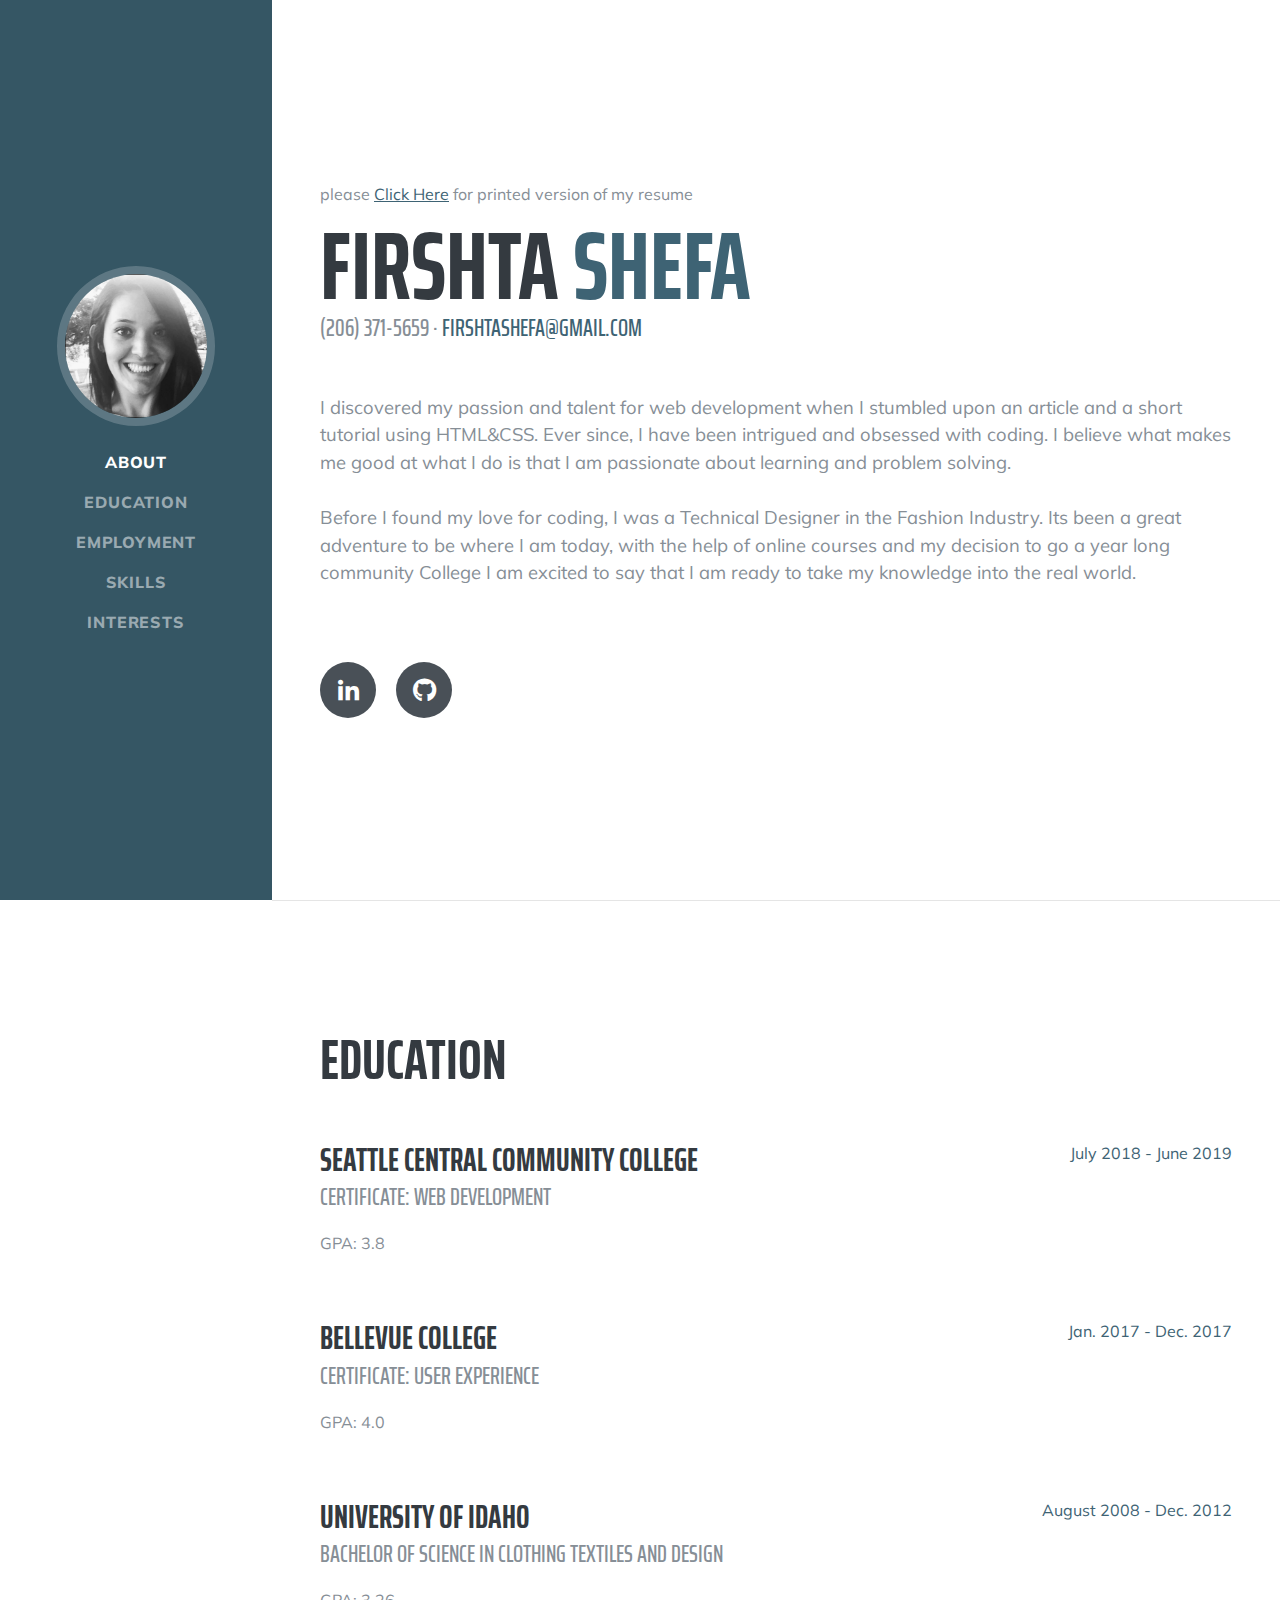
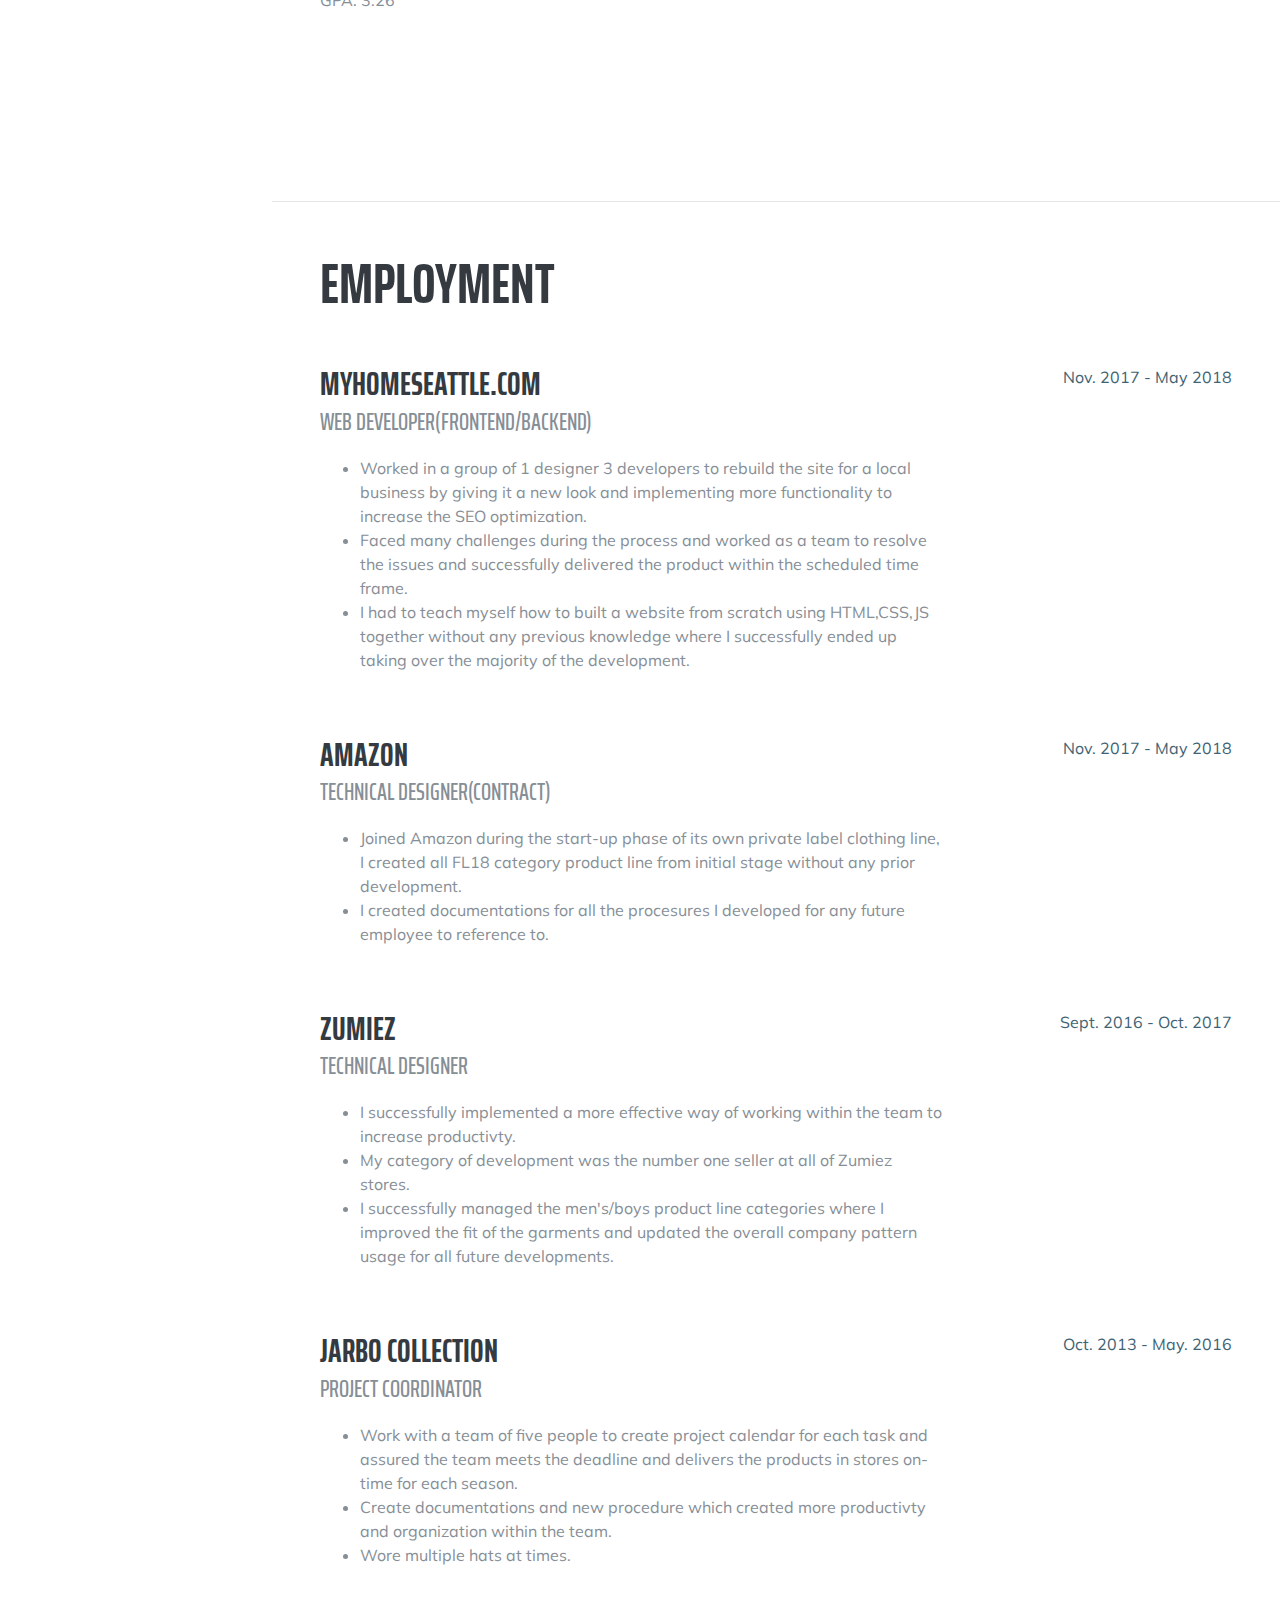
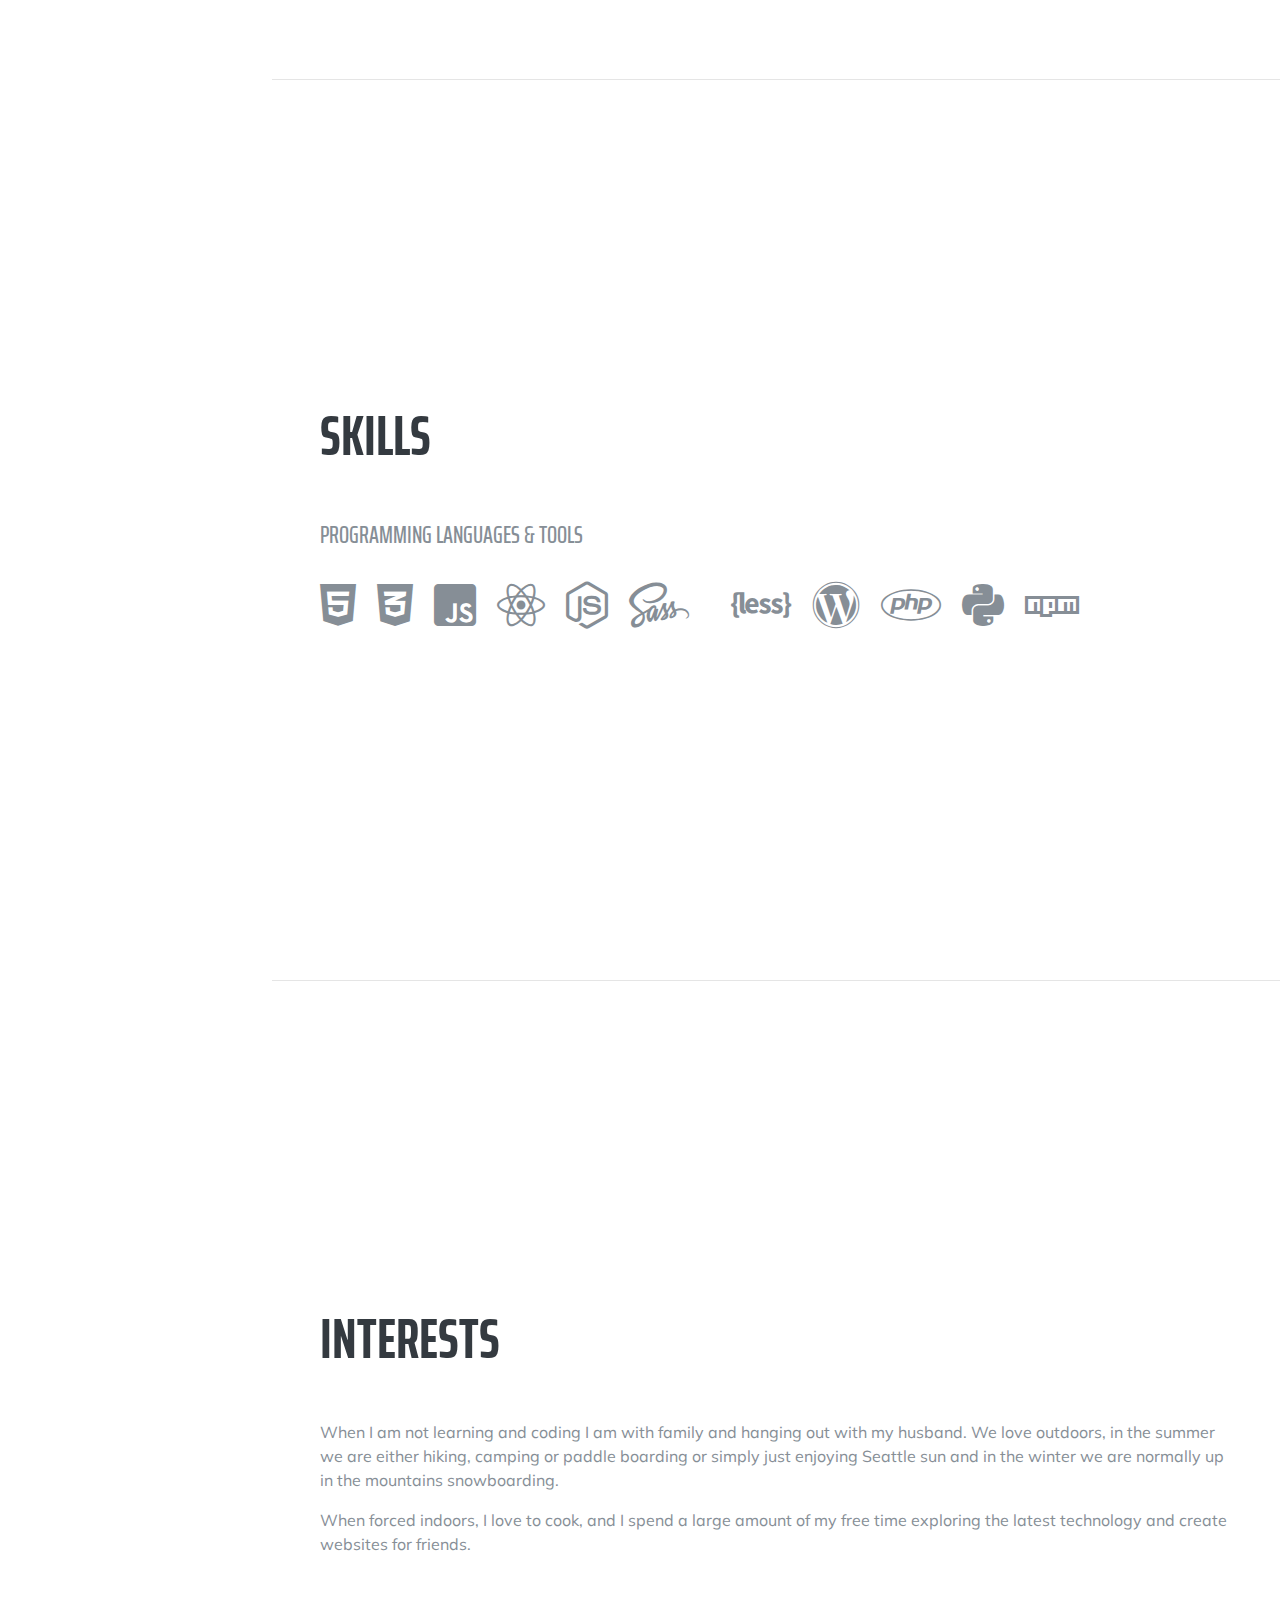
==== index.html @ 9f3ce5ac "first commit" ====
<!DOCTYPE html>
  <html lang="en">
    <head>
      <meta charset="utf-8" />
      <meta name="viewport" content="width=device-width, initial-scale=1, shrink-to-fit=no"/>
      <meta name="description" content="" />
      <meta name="author" content="" />

        <title>Firshta Shefa - Resume Website</title>

      <!-- Bootstrap core CSS -->
      <link href="vendor/bootstrap/css/bootstrap.min.css" rel="stylesheet" />

      <!-- Custom fonts for this template -->
      <link href="https://fonts.googleapis.com/css?family=Saira+Extra+Condensed:500,700" rel="stylesheet"/>
      <link href="https://fonts.googleapis.com/css?family=Muli:400,400i,800,800i" rel="stylesheet"/>
      <link href="vendor/fontawesome-free/css/all.min.css" rel="stylesheet" />

      <!-- Custom styles for this template -->
      <link href="css/resume.min.css" rel="stylesheet" />
      
    </head>

<body id="page-top">
  <nav class="navbar navbar-expand-lg navbar-dark bg-primary fixed-top" id="sideNav">
    <a class="navbar-brand js-scroll-trigger" href="#page-top">
      <span class="d-block d-lg-none">Firshta Shefa</span>
      <span class="d-none d-lg-block">
        <img class="img-fluid img-profile rounded-circle mx-auto mb-2" src="img/profile.JPG" alt="my image"/>
      </span>
    </a>
    <button class="navbar-toggler" type="button" data-toggle="collapse" data-target="#navbarSupportedContent" 
      aria-controls="navbarSupportedContent" aria-expanded="false" aria-label="Toggle navigation" >
      <span class="navbar-toggler-icon"></span>
    </button>

    <div class="collapse navbar-collapse" id="navbarSupportedContent">
      <ul class="navbar-nav">
        <li class="nav-item">
          <a class="nav-link js-scroll-trigger" href="#about">About</a>
        </li>
        <li class="nav-item">
          <a class="nav-link js-scroll-trigger" href="#experience">Education</a>
        </li>
        <li class="nav-item">
          <a class="nav-link js-scroll-trigger" href="#education">Employment</a>
        </li>
        <li class="nav-item">
          <a class="nav-link js-scroll-trigger" href="#skills">Skills</a>
        </li>
        <li class="nav-item">
          <a class="nav-link js-scroll-trigger" href="#interests">Interests</a>
        </li>
      </ul>
    </div>
  </nav>


<section class="resume-section p-3 p-lg-5 d-flex d-column" id="about">
  <div class="my-auto">
    <p>please <a href="https://docs.google.com/document/d/1gdH0XSuwAbpMC8Fg9hIQzDjtV-MAPinkxRftfh2kzU8/edit#">
      <u>Click Here</u></a> for printed version of my resume</p>
        <h1 class="mb-0">Firshta <span class="text-primary">Shefa</span></h1>
        <div class="subheading mb-5"> (206) 371-5659 · <a href="mailto:firshtashefa@gmail.com">firshtashefa@gmail.com</a></div>

        <p class="lead mb-5">
        I discovered my passion and talent for web development when I
        stumbled upon an article and a short tutorial using HTML&CSS. Ever
        since, I have been intrigued and obsessed with coding. I believe what makes me good at what 
        I do is that I am passionate about learning and problem solving.

        <br />
        <br />

        Before I found my love for coding, I was a Technical Designer in the
        Fashion Industry. Its been a great adventure to be where I am today, with 
        the help of online courses and my decision to go a year long community College 
        I am excited to say that I am ready to take my knowledge into the real world. 

        <br />
        <br />
        
        </p>
    <div class="social-icons">
      <a href="https://www.linkedin.com/in/firshtashefa"> 
        <i class="fab fa-linkedin-in"></i>
      </a>
      <a href="https://github.com/firshta2016">
        <i class="fab fa-github"></i>
      </a>
    </div>
  </div>
</section>

<hr class="m-0" />

<section class="resume-section p-3 p-lg-5 d-flex flex-column" id="education">
  <div class="my-auto">
  <h2 class="mb-5">Education</h2>

    <div class="resume-item d-flex flex-column flex-md-row mb-5">
      <div class="resume-content mr-auto">
        <h3 class="mb-0">Seattle Central Community College</h3>
        <div class="subheading mb-3">Certificate: Web Development</div>
        <p>GPA: 3.8</p>
      </div>
      <div class="resume-date text-md-right">
        <span class="text-primary">July 2018 - June 2019</span>
      </div>
    </div>

    <div class="resume-item d-flex flex-column flex-md-row mb-5">
      <div class="resume-content mr-auto">
        <h3 class="mb-0">Bellevue College</h3>
        <div class="subheading mb-3">Certificate: User Experience</div>
        <p>GPA: 4.0</p>
      </div>
      <div class="resume-date text-md-right">
        <span class="text-primary">Jan. 2017 - Dec. 2017</span>
      </div>
    </div>

    <div class="resume-item d-flex flex-column flex-md-row mb-5">
      <div class="resume-content mr-auto">
        <h3 class="mb-0">University of Idaho</h3>
        <div class="subheading mb-3">
          Bachelor of Science in Clothing Textiles and Design
        </div>
        <p>GPA: 3.26</p>
      </div>
      <div class="resume-date text-md-right">
        <span class="text-primary">August 2008 - Dec. 2012</span>
      </div>
    </div>
  </div>
</section>

<hr class="m-0" />

<section class="resume-section p-3 p-lg-5 d-flex flex-column" id="experience">
  <h2 class="mb-5">Employment</h2>
    <div class="resume-item d-flex flex-column flex-md-row mb-5">
      <div class="resume-content mr-auto">
        <h3 class="mb-0">myhomeseattle.com</h3>
        <div class="subheading mb-3">Web Developer(frontend/backend)</div>
        <ul>
          <li>
            Worked in a group of 1 designer 3 developers to rebuild the
            site for a local business by giving it a new look and
            implementing more functionality to increase the SEO
            optimization.
          </li>
          <li>
            Faced many challenges during the process and worked as a team
            to resolve the issues and successfully delivered the product
            within the scheduled time frame.
          </li>
          <li>
            I had to teach myself how to built a website from scratch using HTML,CSS,JS 
            together without any previous knowledge where I successfully ended up taking over
            the majority of the development.
          </li>
        </ul>
      </div> 
      <div class="resume-date text-md-right">
      <span class="text-primary">Nov. 2017 - May 2018</span>
      </div>
    </div>
      
    <div class="resume-item d-flex flex-column flex-md-row mb-5">
      <div class="resume-content mr-auto">
        <h3 class="mb-0">Amazon</h3>
      <div class="subheading mb-3">Technical Designer(contract)</div>
        <ul>
          <li>
            Joined Amazon during the start-up phase of its own private
            label clothing line, I created all FL18 category product line from initial stage
            without any prior development. 
          </li>
          <li>
            I created documentations for all the procesures I developed for any
            future employee to reference to.
          </li>
        </ul>
  </div>
  <div class="resume-date text-md-right">
    <span class="text-primary">Nov. 2017 - May 2018</span>
  </div>
</div>

<div class="resume-item d-flex flex-column flex-md-row mb-5">
  <div class="resume-content mr-auto">
    <h3 class="mb-0">Zumiez</h3>
      <div class="subheading mb-3">Technical Designer</div>
        <ul>
          <li>
            I successfully implemented a more effective way of working
            within the team to increase productivty.
          </li>
          <li>
            My category of development was the number one seller at all of
            Zumiez stores.
          </li>
          <li>
            I successfully managed the men's/boys product line categories
            where I improved the fit of the garments and updated the
            overall company pattern usage for all future developments.
          </li>
        </ul>
  </div>
  <div class="resume-date text-md-right">
    <span class="text-primary">Sept. 2016 - Oct. 2017</span>
  </div>
</div> <!--stopped here editing-->

<div class="resume-item d-flex flex-column flex-md-row mb-5">
  <div class="resume-content mr-auto">
    <h3 class="mb-0">Jarbo Collection</h3>
    <div class="subheading mb-3">Project Coordinator</div>
    <ul>
      <li>
        Work with a team of five people to create project calendar
        for each task and assured the team meets the deadline and 
        delivers the products in stores on-time for each season. 
      </li>
      <li>
        Create documentations and new procedure which created more 
        productivty and organization within the team. 
      </li>
      <li>
        Wore multiple hats at times.
      </li>
    </ul>
  </div>
  <div class="resume-date text-md-right">
    <span class="text-primary">Oct. 2013 - May. 2016</span>
  </div>
</div>
</section>

<hr class="m-0" />

<section class="resume-section p-3 p-lg-5 d-flex flex-column" id="skills">
  <div class="my-auto">
  <h2 class="mb-5">Skills</h2>

  <div class="subheading mb-3">Programming Languages &amp; Tools</div>
  <ul class="list-inline dev-icons">
    <li class="list-inline-item"><i class="fab fa-html5"></i></li>
    <li class="list-inline-item"><i class="fab fa-css3-alt"></i></li>
    <li class="list-inline-item"><i class="fab fa-js-square"></i></li>
    <li class="list-inline-item"><i class="fab fa-react"></i></li>
    <li class="list-inline-item"><i class="fab fa-node-js"></i></li>
    <li class="list-inline-item"><i class="fab fa-sass"></i></li>
    <li class="list-inline-item"><i class="fab fa-bootstrap"></i></li>
    <li class="list-inline-item"><i class="fab fa-less"></i></li>
    <li class="list-inline-item"><i class="fab fa-wordpress"></i></li>
    <li class="list-inline-item"><i class="fab fa-php"></i></li>
    <li class="list-inline-item"><i class="fab fa-python"></i></li>
    <li class="list-inline-item"><i class="fab fa-npm"></i></li>
  </ul>
</div>
</section>

<hr class="m-0" />

<section
  class="resume-section p-3 p-lg-5 d-flex flex-column"
  id="interests"
>
  <div class="my-auto">
    <h2 class="mb-5">Interests</h2>
    <p>
      When I am not learning and coding I am with family and hanging out
      with my husband. We love outdoors, in the summer we are either
      hiking, camping or paddle boarding or simply just enjoying
      Seattle sun and in the winter we are normally up in the
      mountains snowboarding.
    </p>
    <p class="mb-0">
      When forced indoors, I love to cook, and I spend a large amount of
      my free time exploring the latest technology and create websites for
      friends.
    </p>
  </div>
</section>

<hr class="m-0" />
</div>

<!-- Bootstrap core JavaScript -->
<script src="vendor/jquery/jquery.min.js"></script>
<script src="vendor/bootstrap/js/bootstrap.bundle.min.js"></script>

<!-- Plugin JavaScript -->
<script src="vendor/jquery-easing/jquery.easing.min.js"></script>

<!-- Custom scripts for this template -->
<script src="js/resume.min.js"></script>
</body>
</html>
---- vendor/fontawesome-free/css/all.min.css ----
/*!
 * Font Awesome Free 5.3.1 by @fontawesome - https://fontawesome.com
 * License - https://fontawesome.com/license/free (Icons: CC BY 4.0, Fonts: SIL OFL 1.1, Code: MIT License)
 */
.fa,.fab,.fal,.far,.fas{-moz-osx-font-smoothing:grayscale;-webkit-font-smoothing:antialiased;display:inline-block;font-style:normal;font-variant:normal;text-rendering:auto;line-height:1}.fa-lg{font-size:1.33333em;line-height:.75em;vertical-align:-.0667em}.fa-xs{font-size:.75em}.fa-sm{font-size:.875em}.fa-1x{font-size:1em}.fa-2x{font-size:2em}.fa-3x{font-size:3em}.fa-4x{font-size:4em}.fa-5x{font-size:5em}.fa-6x{font-size:6em}.fa-7x{font-size:7em}.fa-8x{font-size:8em}.fa-9x{font-size:9em}.fa-10x{font-size:10em}.fa-fw{text-align:center;width:1.25em}.fa-ul{list-style-type:none;margin-left:2.5em;padding-left:0}.fa-ul>li{position:relative}.fa-li{left:-2em;position:absolute;text-align:center;width:2em;line-height:inherit}.fa-border{border:.08em solid #eee;border-radius:.1em;padding:.2em .25em .15em}.fa-pull-left{float:left}.fa-pull-right{float:right}.fa.fa-pull-left,.fab.fa-pull-left,.fal.fa-pull-left,.far.fa-pull-left,.fas.fa-pull-left{margin-right:.3em}.fa.fa-pull-right,.fab.fa-pull-right,.fal.fa-pull-right,.far.fa-pull-right,.fas.fa-pull-right{margin-left:.3em}.fa-spin{animation:fa-spin 2s infinite linear}.fa-pulse{animation:fa-spin 1s infinite steps(8)}@keyframes fa-spin{0%{transform:rotate(0deg)}to{transform:rotate(1turn)}}.fa-rotate-90{-ms-filter:"progid:DXImageTransform.Microsoft.BasicImage(rotation=1)";transform:rotate(90deg)}.fa-rotate-180{-ms-filter:"progid:DXImageTransform.Microsoft.BasicImage(rotation=2)";transform:rotate(180deg)}.fa-rotate-270{-ms-filter:"progid:DXImageTransform.Microsoft.BasicImage(rotation=3)";transform:rotate(270deg)}.fa-flip-horizontal{-ms-filter:"progid:DXImageTransform.Microsoft.BasicImage(rotation=0, mirror=1)";transform:scaleX(-1)}.fa-flip-vertical{transform:scaleY(-1)}.fa-flip-horizontal.fa-flip-vertical,.fa-flip-vertical{-ms-filter:"progid:DXImageTransform.Microsoft.BasicImage(rotation=2, mirror=1)"}.fa-flip-horizontal.fa-flip-vertical{transform:scale(-1)}:root .fa-flip-horizontal,:root .fa-flip-vertical,:root .fa-rotate-90,:root .fa-rotate-180,:root .fa-rotate-270{-webkit-filter:none;filter:none}.fa-stack{display:inline-block;height:2em;line-height:2em;position:relative;vertical-align:middle;width:2em}.fa-stack-1x,.fa-stack-2x{left:0;position:absolute;text-align:center;width:100%}.fa-stack-1x{line-height:inherit}.fa-stack-2x{font-size:2em}.fa-inverse{color:#fff}.fa-500px:before{content:"\f26e"}.fa-accessible-icon:before{content:"\f368"}.fa-accusoft:before{content:"\f369"}.fa-ad:before{content:"\f641"}.fa-address-book:before{content:"\f2b9"}.fa-address-card:before{content:"\f2bb"}.fa-adjust:before{content:"\f042"}.fa-adn:before{content:"\f170"}.fa-adversal:before{content:"\f36a"}.fa-affiliatetheme:before{content:"\f36b"}.fa-air-freshener:before{content:"\f5d0"}.fa-algolia:before{content:"\f36c"}.fa-align-center:before{content:"\f037"}.fa-align-justify:before{content:"\f039"}.fa-align-left:before{content:"\f036"}.fa-align-right:before{content:"\f038"}.fa-alipay:before{content:"\f642"}.fa-allergies:before{content:"\f461"}.fa-amazon:before{content:"\f270"}.fa-amazon-pay:before{content:"\f42c"}.fa-ambulance:before{content:"\f0f9"}.fa-american-sign-language-interpreting:before{content:"\f2a3"}.fa-amilia:before{content:"\f36d"}.fa-anchor:before{content:"\f13d"}.fa-android:before{content:"\f17b"}.fa-angellist:before{content:"\f209"}.fa-angle-double-down:before{content:"\f103"}.fa-angle-double-left:before{content:"\f100"}.fa-angle-double-right:before{content:"\f101"}.fa-angle-double-up:before{content:"\f102"}.fa-angle-down:before{content:"\f107"}.fa-angle-left:before{content:"\f104"}.fa-angle-right:before{content:"\f105"}.fa-angle-up:before{content:"\f106"}.fa-angry:before{content:"\f556"}.fa-angrycreative:before{content:"\f36e"}.fa-angular:before{content:"\f420"}.fa-ankh:before{content:"\f644"}.fa-app-store:before{content:"\f36f"}.fa-app-store-ios:before{content:"\f370"}.fa-apper:before{content:"\f371"}.fa-apple:before{content:"\f179"}.fa-apple-alt:before{content:"\f5d1"}.fa-apple-pay:before{content:"\f415"}.fa-archive:before{content:"\f187"}.fa-archway:before{content:"\f557"}.fa-arrow-alt-circle-down:before{content:"\f358"}.fa-arrow-alt-circle-left:before{content:"\f359"}.fa-arrow-alt-circle-right:before{content:"\f35a"}.fa-arrow-alt-circle-up:before{content:"\f35b"}.fa-arrow-circle-down:before{content:"\f0ab"}.fa-arrow-circle-left:before{content:"\f0a8"}.fa-arrow-circle-right:before{content:"\f0a9"}.fa-arrow-circle-up:before{content:"\f0aa"}.fa-arrow-down:before{content:"\f063"}.fa-arrow-left:before{content:"\f060"}.fa-arrow-right:before{content:"\f061"}.fa-arrow-up:before{content:"\f062"}.fa-arrows-alt:before{content:"\f0b2"}.fa-arrows-alt-h:before{content:"\f337"}.fa-arrows-alt-v:before{content:"\f338"}.fa-assistive-listening-systems:before{content:"\f2a2"}.fa-asterisk:before{content:"\f069"}.fa-asymmetrik:before{content:"\f372"}.fa-at:before{content:"\f1fa"}.fa-atlas:before{content:"\f558"}.fa-atom:before{content:"\f5d2"}.fa-audible:before{content:"\f373"}.fa-audio-description:before{content:"\f29e"}.fa-autoprefixer:before{content:"\f41c"}.fa-avianex:before{content:"\f374"}.fa-aviato:before{content:"\f421"}.fa-award:before{content:"\f559"}.fa-aws:before{content:"\f375"}.fa-backspace:before{content:"\f55a"}.fa-backward:before{content:"\f04a"}.fa-balance-scale:before{content:"\f24e"}.fa-ban:before{content:"\f05e"}.fa-band-aid:before{content:"\f462"}.fa-bandcamp:before{content:"\f2d5"}.fa-barcode:before{content:"\f02a"}.fa-bars:before{content:"\f0c9"}.fa-baseball-ball:before{content:"\f433"}.fa-basketball-ball:before{content:"\f434"}.fa-bath:before{content:"\f2cd"}.fa-battery-empty:before{content:"\f244"}.fa-battery-full:before{content:"\f240"}.fa-battery-half:before{content:"\f242"}.fa-battery-quarter:before{content:"\f243"}.fa-battery-three-quarters:before{content:"\f241"}.fa-bed:before{content:"\f236"}.fa-beer:before{content:"\f0fc"}.fa-behance:before{content:"\f1b4"}.fa-behance-square:before{content:"\f1b5"}.fa-bell:before{content:"\f0f3"}.fa-bell-slash:before{content:"\f1f6"}.fa-bezier-curve:before{content:"\f55b"}.fa-bible:before{content:"\f647"}.fa-bicycle:before{content:"\f206"}.fa-bimobject:before{content:"\f378"}.fa-binoculars:before{content:"\f1e5"}.fa-birthday-cake:before{content:"\f1fd"}.fa-bitbucket:before{content:"\f171"}.fa-bitcoin:before{content:"\f379"}.fa-bity:before{content:"\f37a"}.fa-black-tie:before{content:"\f27e"}.fa-blackberry:before{content:"\f37b"}.fa-blender:before{content:"\f517"}.fa-blind:before{content:"\f29d"}.fa-blogger:before{content:"\f37c"}.fa-blogger-b:before{content:"\f37d"}.fa-bluetooth:before{content:"\f293"}.fa-bluetooth-b:before{content:"\f294"}.fa-bold:before{content:"\f032"}.fa-bolt:before{content:"\f0e7"}.fa-bomb:before{content:"\f1e2"}.fa-bone:before{content:"\f5d7"}.fa-bong:before{content:"\f55c"}.fa-book:before{content:"\f02d"}.fa-book-open:before{content:"\f518"}.fa-book-reader:before{content:"\f5da"}.fa-bookmark:before{content:"\f02e"}.fa-bowling-ball:before{content:"\f436"}.fa-box:before{content:"\f466"}.fa-box-open:before{content:"\f49e"}.fa-boxes:before{content:"\f468"}.fa-braille:before{content:"\f2a1"}.fa-brain:before{content:"\f5dc"}.fa-briefcase:before{content:"\f0b1"}.fa-briefcase-medical:before{content:"\f469"}.fa-broadcast-tower:before{content:"\f519"}.fa-broom:before{content:"\f51a"}.fa-brush:before{content:"\f55d"}.fa-btc:before{content:"\f15a"}.fa-bug:before{content:"\f188"}.fa-building:before{content:"\f1ad"}.fa-bullhorn:before{content:"\f0a1"}.fa-bullseye:before{content:"\f140"}.fa-burn:before{content:"\f46a"}.fa-buromobelexperte:before{content:"\f37f"}.fa-bus:before{content:"\f207"}.fa-bus-alt:before{content:"\f55e"}.fa-business-time:before{content:"\f64a"}.fa-buysellads:before{content:"\f20d"}.fa-calculator:before{content:"\f1ec"}.fa-calendar:before{content:"\f133"}.fa-calendar-alt:before{content:"\f073"}.fa-calendar-check:before{content:"\f274"}.fa-calendar-minus:before{content:"\f272"}.fa-calendar-plus:before{content:"\f271"}.fa-calendar-times:before{content:"\f273"}.fa-camera:before{content:"\f030"}.fa-camera-retro:before{content:"\f083"}.fa-cannabis:before{content:"\f55f"}.fa-capsules:before{content:"\f46b"}.fa-car:before{content:"\f1b9"}.fa-car-alt:before{content:"\f5de"}.fa-car-battery:before{content:"\f5df"}.fa-car-crash:before{content:"\f5e1"}.fa-car-side:before{content:"\f5e4"}.fa-caret-down:before{content:"\f0d7"}.fa-caret-left:before{content:"\f0d9"}.fa-caret-right:before{content:"\f0da"}.fa-caret-square-down:before{content:"\f150"}.fa-caret-square-left:before{content:"\f191"}.fa-caret-square-right:before{content:"\f152"}.fa-caret-square-up:before{content:"\f151"}.fa-caret-up:before{content:"\f0d8"}.fa-cart-arrow-down:before{content:"\f218"}.fa-cart-plus:before{content:"\f217"}.fa-cc-amazon-pay:before{content:"\f42d"}.fa-cc-amex:before{content:"\f1f3"}.fa-cc-apple-pay:before{content:"\f416"}.fa-cc-diners-club:before{content:"\f24c"}.fa-cc-discover:before{content:"\f1f2"}.fa-cc-jcb:before{content:"\f24b"}.fa-cc-mastercard:before{content:"\f1f1"}.fa-cc-paypal:before{content:"\f1f4"}.fa-cc-stripe:before{content:"\f1f5"}.fa-cc-visa:before{content:"\f1f0"}.fa-centercode:before{content:"\f380"}.fa-certificate:before{content:"\f0a3"}.fa-chalkboard:before{content:"\f51b"}.fa-chalkboard-teacher:before{content:"\f51c"}.fa-charging-station:before{content:"\f5e7"}.fa-chart-area:before{content:"\f1fe"}.fa-chart-bar:before{content:"\f080"}.fa-chart-line:before{content:"\f201"}.fa-chart-pie:before{content:"\f200"}.fa-check:before{content:"\f00c"}.fa-check-circle:before{content:"\f058"}.fa-check-double:before{content:"\f560"}.fa-check-square:before{content:"\f14a"}.fa-chess:before{content:"\f439"}.fa-chess-bishop:before{content:"\f43a"}.fa-chess-board:before{content:"\f43c"}.fa-chess-king:before{content:"\f43f"}.fa-chess-knight:before{content:"\f441"}.fa-chess-pawn:before{content:"\f443"}.fa-chess-queen:before{content:"\f445"}.fa-chess-rook:before{content:"\f447"}.fa-chevron-circle-down:before{content:"\f13a"}.fa-chevron-circle-left:before{content:"\f137"}.fa-chevron-circle-right:before{content:"\f138"}.fa-chevron-circle-up:before{content:"\f139"}.fa-chevron-down:before{content:"\f078"}.fa-chevron-left:before{content:"\f053"}.fa-chevron-right:before{content:"\f054"}.fa-chevron-up:before{content:"\f077"}.fa-child:before{content:"\f1ae"}.fa-chrome:before{content:"\f268"}.fa-church:before{content:"\f51d"}.fa-circle:before{content:"\f111"}.fa-circle-notch:before{content:"\f1ce"}.fa-city:before{content:"\f64f"}.fa-clipboard:before{content:"\f328"}.fa-clipboard-check:before{content:"\f46c"}.fa-clipboard-list:before{content:"\f46d"}.fa-clock:before{content:"\f017"}.fa-clone:before{content:"\f24d"}.fa-closed-captioning:before{content:"\f20a"}.fa-cloud:before{content:"\f0c2"}.fa-cloud-download-alt:before{content:"\f381"}.fa-cloud-upload-alt:before{content:"\f382"}.fa-cloudscale:before{content:"\f383"}.fa-cloudsmith:before{content:"\f384"}.fa-cloudversify:before{content:"\f385"}.fa-cocktail:before{content:"\f561"}.fa-code:before{content:"\f121"}.fa-code-branch:before{content:"\f126"}.fa-codepen:before{content:"\f1cb"}.fa-codiepie:before{content:"\f284"}.fa-coffee:before{content:"\f0f4"}.fa-cog:before{content:"\f013"}.fa-cogs:before{content:"\f085"}.fa-coins:before{content:"\f51e"}.fa-columns:before{content:"\f0db"}.fa-comment:before{content:"\f075"}.fa-comment-alt:before{content:"\f27a"}.fa-comment-dollar:before{content:"\f651"}.fa-comment-dots:before{content:"\f4ad"}.fa-comment-slash:before{content:"\f4b3"}.fa-comments:before{content:"\f086"}.fa-comments-dollar:before{content:"\f653"}.fa-compact-disc:before{content:"\f51f"}.fa-compass:before{content:"\f14e"}.fa-compress:before{content:"\f066"}.fa-concierge-bell:before{content:"\f562"}.fa-connectdevelop:before{content:"\f20e"}.fa-contao:before{content:"\f26d"}.fa-cookie:before{content:"\f563"}.fa-cookie-bite:before{content:"\f564"}.fa-copy:before{content:"\f0c5"}.fa-copyright:before{content:"\f1f9"}.fa-couch:before{content:"\f4b8"}.fa-cpanel:before{content:"\f388"}.fa-creative-commons:before{content:"\f25e"}.fa-creative-commons-by:before{content:"\f4e7"}.fa-creative-commons-nc:before{content:"\f4e8"}.fa-creative-commons-nc-eu:before{content:"\f4e9"}.fa-creative-commons-nc-jp:before{content:"\f4ea"}.fa-creative-commons-nd:before{content:"\f4eb"}.fa-creative-commons-pd:before{content:"\f4ec"}.fa-creative-commons-pd-alt:before{content:"\f4ed"}.fa-creative-commons-remix:before{content:"\f4ee"}.fa-creative-commons-sa:before{content:"\f4ef"}.fa-creative-commons-sampling:before{content:"\f4f0"}.fa-creative-commons-sampling-plus:before{content:"\f4f1"}.fa-creative-commons-share:before{content:"\f4f2"}.fa-credit-card:before{content:"\f09d"}.fa-crop:before{content:"\f125"}.fa-crop-alt:before{content:"\f565"}.fa-cross:before{content:"\f654"}.fa-crosshairs:before{content:"\f05b"}.fa-crow:before{content:"\f520"}.fa-crown:before{content:"\f521"}.fa-css3:before{content:"\f13c"}.fa-css3-alt:before{content:"\f38b"}.fa-cube:before{content:"\f1b2"}.fa-cubes:before{content:"\f1b3"}.fa-cut:before{content:"\f0c4"}.fa-cuttlefish:before{content:"\f38c"}.fa-d-and-d:before{content:"\f38d"}.fa-dashcube:before{content:"\f210"}.fa-database:before{content:"\f1c0"}.fa-deaf:before{content:"\f2a4"}.fa-delicious:before{content:"\f1a5"}.fa-deploydog:before{content:"\f38e"}.fa-deskpro:before{content:"\f38f"}.fa-desktop:before{content:"\f108"}.fa-deviantart:before{content:"\f1bd"}.fa-dharmachakra:before{content:"\f655"}.fa-diagnoses:before{content:"\f470"}.fa-dice:before{content:"\f522"}.fa-dice-five:before{content:"\f523"}.fa-dice-four:before{content:"\f524"}.fa-dice-one:before{content:"\f525"}.fa-dice-six:before{content:"\f526"}.fa-dice-three:before{content:"\f527"}.fa-dice-two:before{content:"\f528"}.fa-digg:before{content:"\f1a6"}.fa-digital-ocean:before{content:"\f391"}.fa-digital-tachograph:before{content:"\f566"}.fa-directions:before{content:"\f5eb"}.fa-discord:before{content:"\f392"}.fa-discourse:before{content:"\f393"}.fa-divide:before{content:"\f529"}.fa-dizzy:before{content:"\f567"}.fa-dna:before{content:"\f471"}.fa-dochub:before{content:"\f394"}.fa-docker:before{content:"\f395"}.fa-dollar-sign:before{content:"\f155"}.fa-dolly:before{content:"\f472"}.fa-dolly-flatbed:before{content:"\f474"}.fa-donate:before{content:"\f4b9"}.fa-door-closed:before{content:"\f52a"}.fa-door-open:before{content:"\f52b"}.fa-dot-circle:before{content:"\f192"}.fa-dove:before{content:"\f4ba"}.fa-download:before{content:"\f019"}.fa-draft2digital:before{content:"\f396"}.fa-drafting-compass:before{content:"\f568"}.fa-draw-polygon:before{content:"\f5ee"}.fa-dribbble:before{content:"\f17d"}.fa-dribbble-square:before{content:"\f397"}.fa-dropbox:before{content:"\f16b"}.fa-drum:before{content:"\f569"}.fa-drum-steelpan:before{content:"\f56a"}.fa-drupal:before{content:"\f1a9"}.fa-dumbbell:before{content:"\f44b"}.fa-dyalog:before{content:"\f399"}.fa-earlybirds:before{content:"\f39a"}.fa-ebay:before{content:"\f4f4"}.fa-edge:before{content:"\f282"}.fa-edit:before{content:"\f044"}.fa-eject:before{content:"\f052"}.fa-elementor:before{content:"\f430"}.fa-ellipsis-h:before{content:"\f141"}.fa-ellipsis-v:before{content:"\f142"}.fa-ello:before{content:"\f5f1"}.fa-ember:before{content:"\f423"}.fa-empire:before{content:"\f1d1"}.fa-envelope:before{content:"\f0e0"}.fa-envelope-open:before{content:"\f2b6"}.fa-envelope-open-text:before{content:"\f658"}.fa-envelope-square:before{content:"\f199"}.fa-envira:before{content:"\f299"}.fa-equals:before{content:"\f52c"}.fa-eraser:before{content:"\f12d"}.fa-erlang:before{content:"\f39d"}.fa-ethereum:before{content:"\f42e"}.fa-etsy:before{content:"\f2d7"}.fa-euro-sign:before{content:"\f153"}.fa-exchange-alt:before{content:"\f362"}.fa-exclamation:before{content:"\f12a"}.fa-exclamation-circle:before{content:"\f06a"}.fa-exclamation-triangle:before{content:"\f071"}.fa-expand:before{content:"\f065"}.fa-expand-arrows-alt:before{content:"\f31e"}.fa-expeditedssl:before{content:"\f23e"}.fa-external-link-alt:before{content:"\f35d"}.fa-external-link-square-alt:before{content:"\f360"}.fa-eye:before{content:"\f06e"}.fa-eye-dropper:before{content:"\f1fb"}.fa-eye-slash:before{content:"\f070"}.fa-facebook:before{content:"\f09a"}.fa-facebook-f:before{content:"\f39e"}.fa-facebook-messenger:before{content:"\f39f"}.fa-facebook-square:before{content:"\f082"}.fa-fast-backward:before{content:"\f049"}.fa-fast-forward:before{content:"\f050"}.fa-fax:before{content:"\f1ac"}.fa-feather:before{content:"\f52d"}.fa-feather-alt:before{content:"\f56b"}.fa-female:before{content:"\f182"}.fa-fighter-jet:before{content:"\f0fb"}.fa-file:before{content:"\f15b"}.fa-file-alt:before{content:"\f15c"}.fa-file-archive:before{content:"\f1c6"}.fa-file-audio:before{content:"\f1c7"}.fa-file-code:before{content:"\f1c9"}.fa-file-contract:before{content:"\f56c"}.fa-file-download:before{content:"\f56d"}.fa-file-excel:before{content:"\f1c3"}.fa-file-export:before{content:"\f56e"}.fa-file-image:before{content:"\f1c5"}.fa-file-import:before{content:"\f56f"}.fa-file-invoice:before{content:"\f570"}.fa-file-invoice-dollar:before{content:"\f571"}.fa-file-medical:before{content:"\f477"}.fa-file-medical-alt:before{content:"\f478"}.fa-file-pdf:before{content:"\f1c1"}.fa-file-powerpoint:before{content:"\f1c4"}.fa-file-prescription:before{content:"\f572"}.fa-file-signature:before{content:"\f573"}.fa-file-upload:before{content:"\f574"}.fa-file-video:before{content:"\f1c8"}.fa-file-word:before{content:"\f1c2"}.fa-fill:before{content:"\f575"}.fa-fill-drip:before{content:"\f576"}.fa-film:before{content:"\f008"}.fa-filter:before{content:"\f0b0"}.fa-fingerprint:before{content:"\f577"}.fa-fire:before{content:"\f06d"}.fa-fire-extinguisher:before{content:"\f134"}.fa-firefox:before{content:"\f269"}.fa-first-aid:before{content:"\f479"}.fa-first-order:before{content:"\f2b0"}.fa-first-order-alt:before{content:"\f50a"}.fa-firstdraft:before{content:"\f3a1"}.fa-fish:before{content:"\f578"}.fa-flag:before{content:"\f024"}.fa-flag-checkered:before{content:"\f11e"}.fa-flask:before{content:"\f0c3"}.fa-flickr:before{content:"\f16e"}.fa-flipboard:before{content:"\f44d"}.fa-flushed:before{content:"\f579"}.fa-fly:before{content:"\f417"}.fa-folder:before{content:"\f07b"}.fa-folder-minus:before{content:"\f65d"}.fa-folder-open:before{content:"\f07c"}.fa-folder-plus:before{content:"\f65e"}.fa-font:before{content:"\f031"}.fa-font-awesome:before{content:"\f2b4"}.fa-font-awesome-alt:before{content:"\f35c"}.fa-font-awesome-flag:before{content:"\f425"}.fa-font-awesome-logo-full:before{content:"\f4e6"}.fa-fonticons:before{content:"\f280"}.fa-fonticons-fi:before{content:"\f3a2"}.fa-football-ball:before{content:"\f44e"}.fa-fort-awesome:before{content:"\f286"}.fa-fort-awesome-alt:before{content:"\f3a3"}.fa-forumbee:before{content:"\f211"}.fa-forward:before{content:"\f04e"}.fa-foursquare:before{content:"\f180"}.fa-free-code-camp:before{content:"\f2c5"}.fa-freebsd:before{content:"\f3a4"}.fa-frog:before{content:"\f52e"}.fa-frown:before{content:"\f119"}.fa-frown-open:before{content:"\f57a"}.fa-fulcrum:before{content:"\f50b"}.fa-funnel-dollar:before{content:"\f662"}.fa-futbol:before{content:"\f1e3"}.fa-galactic-republic:before{content:"\f50c"}.fa-galactic-senate:before{content:"\f50d"}.fa-gamepad:before{content:"\f11b"}.fa-gas-pump:before{content:"\f52f"}.fa-gavel:before{content:"\f0e3"}.fa-gem:before{content:"\f3a5"}.fa-genderless:before{content:"\f22d"}.fa-get-pocket:before{content:"\f265"}.fa-gg:before{content:"\f260"}.fa-gg-circle:before{content:"\f261"}.fa-gift:before{content:"\f06b"}.fa-git:before{content:"\f1d3"}.fa-git-square:before{content:"\f1d2"}.fa-github:before{content:"\f09b"}.fa-github-alt:before{content:"\f113"}.fa-github-square:before{content:"\f092"}.fa-gitkraken:before{content:"\f3a6"}.fa-gitlab:before{content:"\f296"}.fa-gitter:before{content:"\f426"}.fa-glass-martini:before{content:"\f000"}.fa-glass-martini-alt:before{content:"\f57b"}.fa-glasses:before{content:"\f530"}.fa-glide:before{content:"\f2a5"}.fa-glide-g:before{content:"\f2a6"}.fa-globe:before{content:"\f0ac"}.fa-globe-africa:before{content:"\f57c"}.fa-globe-americas:before{content:"\f57d"}.fa-globe-asia:before{content:"\f57e"}.fa-gofore:before{content:"\f3a7"}.fa-golf-ball:before{content:"\f450"}.fa-goodreads:before{content:"\f3a8"}.fa-goodreads-g:before{content:"\f3a9"}.fa-google:before{content:"\f1a0"}.fa-google-drive:before{content:"\f3aa"}.fa-google-play:before{content:"\f3ab"}.fa-google-plus:before{content:"\f2b3"}.fa-google-plus-g:before{content:"\f0d5"}.fa-google-plus-square:before{content:"\f0d4"}.fa-google-wallet:before{content:"\f1ee"}.fa-gopuram:before{content:"\f664"}.fa-graduation-cap:before{content:"\f19d"}.fa-gratipay:before{content:"\f184"}.fa-grav:before{content:"\f2d6"}.fa-greater-than:before{content:"\f531"}.fa-greater-than-equal:before{content:"\f532"}.fa-grimace:before{content:"\f57f"}.fa-grin:before{content:"\f580"}.fa-grin-alt:before{content:"\f581"}.fa-grin-beam:before{content:"\f582"}.fa-grin-beam-sweat:before{content:"\f583"}.fa-grin-hearts:before{content:"\f584"}.fa-grin-squint:before{content:"\f585"}.fa-grin-squint-tears:before{content:"\f586"}.fa-grin-stars:before{content:"\f587"}.fa-grin-tears:before{content:"\f588"}.fa-grin-tongue:before{content:"\f589"}.fa-grin-tongue-squint:before{content:"\f58a"}.fa-grin-tongue-wink:before{content:"\f58b"}.fa-grin-wink:before{content:"\f58c"}.fa-grip-horizontal:before{content:"\f58d"}.fa-grip-vertical:before{content:"\f58e"}.fa-gripfire:before{content:"\f3ac"}.fa-grunt:before{content:"\f3ad"}.fa-gulp:before{content:"\f3ae"}.fa-h-square:before{content:"\f0fd"}.fa-hacker-news:before{content:"\f1d4"}.fa-hacker-news-square:before{content:"\f3af"}.fa-hackerrank:before{content:"\f5f7"}.fa-hamsa:before{content:"\f665"}.fa-hand-holding:before{content:"\f4bd"}.fa-hand-holding-heart:before{content:"\f4be"}.fa-hand-holding-usd:before{content:"\f4c0"}.fa-hand-lizard:before{content:"\f258"}.fa-hand-paper:before{content:"\f256"}.fa-hand-peace:before{content:"\f25b"}.fa-hand-point-down:before{content:"\f0a7"}.fa-hand-point-left:before{content:"\f0a5"}.fa-hand-point-right:before{content:"\f0a4"}.fa-hand-point-up:before{content:"\f0a6"}.fa-hand-pointer:before{content:"\f25a"}.fa-hand-rock:before{content:"\f255"}.fa-hand-scissors:before{content:"\f257"}.fa-hand-spock:before{content:"\f259"}.fa-hands:before{content:"\f4c2"}.fa-hands-helping:before{content:"\f4c4"}.fa-handshake:before{content:"\f2b5"}.fa-hashtag:before{content:"\f292"}.fa-haykal:before{content:"\f666"}.fa-hdd:before{content:"\f0a0"}.fa-heading:before{content:"\f1dc"}.fa-headphones:before{content:"\f025"}.fa-headphones-alt:before{content:"\f58f"}.fa-headset:before{content:"\f590"}.fa-heart:before{content:"\f004"}.fa-heartbeat:before{content:"\f21e"}.fa-helicopter:before{content:"\f533"}.fa-highlighter:before{content:"\f591"}.fa-hips:before{content:"\f452"}.fa-hire-a-helper:before{content:"\f3b0"}.fa-history:before{content:"\f1da"}.fa-hockey-puck:before{content:"\f453"}.fa-home:before{content:"\f015"}.fa-hooli:before{content:"\f427"}.fa-hornbill:before{content:"\f592"}.fa-hospital:before{content:"\f0f8"}.fa-hospital-alt:before{content:"\f47d"}.fa-hospital-symbol:before{content:"\f47e"}.fa-hot-tub:before{content:"\f593"}.fa-hotel:before{content:"\f594"}.fa-hotjar:before{content:"\f3b1"}.fa-hourglass:before{content:"\f254"}.fa-hourglass-end:before{content:"\f253"}.fa-hourglass-half:before{content:"\f252"}.fa-hourglass-start:before{content:"\f251"}.fa-houzz:before{content:"\f27c"}.fa-html5:before{content:"\f13b"}.fa-hubspot:before{content:"\f3b2"}.fa-i-cursor:before{content:"\f246"}.fa-id-badge:before{content:"\f2c1"}.fa-id-card:before{content:"\f2c2"}.fa-id-card-alt:before{content:"\f47f"}.fa-image:before{content:"\f03e"}.fa-images:before{content:"\f302"}.fa-imdb:before{content:"\f2d8"}.fa-inbox:before{content:"\f01c"}.fa-indent:before{content:"\f03c"}.fa-industry:before{content:"\f275"}.fa-infinity:before{content:"\f534"}.fa-info:before{content:"\f129"}.fa-info-circle:before{content:"\f05a"}.fa-instagram:before{content:"\f16d"}.fa-internet-explorer:before{content:"\f26b"}.fa-ioxhost:before{content:"\f208"}.fa-italic:before{content:"\f033"}.fa-itunes:before{content:"\f3b4"}.fa-itunes-note:before{content:"\f3b5"}.fa-java:before{content:"\f4e4"}.fa-jedi:before{content:"\f669"}.fa-jedi-order:before{content:"\f50e"}.fa-jenkins:before{content:"\f3b6"}.fa-joget:before{content:"\f3b7"}.fa-joint:before{content:"\f595"}.fa-joomla:before{content:"\f1aa"}.fa-journal-whills:before{content:"\f66a"}.fa-js:before{content:"\f3b8"}.fa-js-square:before{content:"\f3b9"}.fa-jsfiddle:before{content:"\f1cc"}.fa-kaaba:before{content:"\f66b"}.fa-kaggle:before{content:"\f5fa"}.fa-key:before{content:"\f084"}.fa-keybase:before{content:"\f4f5"}.fa-keyboard:before{content:"\f11c"}.fa-keycdn:before{content:"\f3ba"}.fa-khanda:before{content:"\f66d"}.fa-kickstarter:before{content:"\f3bb"}.fa-kickstarter-k:before{content:"\f3bc"}.fa-kiss:before{content:"\f596"}.fa-kiss-beam:before{content:"\f597"}.fa-kiss-wink-heart:before{content:"\f598"}.fa-kiwi-bird:before{content:"\f535"}.fa-korvue:before{content:"\f42f"}.fa-landmark:before{content:"\f66f"}.fa-language:before{content:"\f1ab"}.fa-laptop:before{content:"\f109"}.fa-laptop-code:before{content:"\f5fc"}.fa-laravel:before{content:"\f3bd"}.fa-lastfm:before{content:"\f202"}.fa-lastfm-square:before{content:"\f203"}.fa-laugh:before{content:"\f599"}.fa-laugh-beam:before{content:"\f59a"}.fa-laugh-squint:before{content:"\f59b"}.fa-laugh-wink:before{content:"\f59c"}.fa-layer-group:before{content:"\f5fd"}.fa-leaf:before{content:"\f06c"}.fa-leanpub:before{content:"\f212"}.fa-lemon:before{content:"\f094"}.fa-less:before{content:"\f41d"}.fa-less-than:before{content:"\f536"}.fa-less-than-equal:before{content:"\f537"}.fa-level-down-alt:before{content:"\f3be"}.fa-level-up-alt:before{content:"\f3bf"}.fa-life-ring:before{content:"\f1cd"}.fa-lightbulb:before{content:"\f0eb"}.fa-line:before{content:"\f3c0"}.fa-link:before{content:"\f0c1"}.fa-linkedin:before{content:"\f08c"}.fa-linkedin-in:before{content:"\f0e1"}.fa-linode:before{content:"\f2b8"}.fa-linux:before{content:"\f17c"}.fa-lira-sign:before{content:"\f195"}.fa-list:before{content:"\f03a"}.fa-list-alt:before{content:"\f022"}.fa-list-ol:before{content:"\f0cb"}.fa-list-ul:before{content:"\f0ca"}.fa-location-arrow:before{content:"\f124"}.fa-lock:before{content:"\f023"}.fa-lock-open:before{content:"\f3c1"}.fa-long-arrow-alt-down:before{content:"\f309"}.fa-long-arrow-alt-left:before{content:"\f30a"}.fa-long-arrow-alt-right:before{content:"\f30b"}.fa-long-arrow-alt-up:before{content:"\f30c"}.fa-low-vision:before{content:"\f2a8"}.fa-luggage-cart:before{content:"\f59d"}.fa-lyft:before{content:"\f3c3"}.fa-magento:before{content:"\f3c4"}.fa-magic:before{content:"\f0d0"}.fa-magnet:before{content:"\f076"}.fa-mail-bulk:before{content:"\f674"}.fa-mailchimp:before{content:"\f59e"}.fa-male:before{content:"\f183"}.fa-mandalorian:before{content:"\f50f"}.fa-map:before{content:"\f279"}.fa-map-marked:before{content:"\f59f"}.fa-map-marked-alt:before{content:"\f5a0"}.fa-map-marker:before{content:"\f041"}.fa-map-marker-alt:before{content:"\f3c5"}.fa-map-pin:before{content:"\f276"}.fa-map-signs:before{content:"\f277"}.fa-markdown:before{content:"\f60f"}.fa-marker:before{content:"\f5a1"}.fa-mars:before{content:"\f222"}.fa-mars-double:before{content:"\f227"}.fa-mars-stroke:before{content:"\f229"}.fa-mars-stroke-h:before{content:"\f22b"}.fa-mars-stroke-v:before{content:"\f22a"}.fa-mastodon:before{content:"\f4f6"}.fa-maxcdn:before{content:"\f136"}.fa-medal:before{content:"\f5a2"}.fa-medapps:before{content:"\f3c6"}.fa-medium:before{content:"\f23a"}.fa-medium-m:before{content:"\f3c7"}.fa-medkit:before{content:"\f0fa"}.fa-medrt:before{content:"\f3c8"}.fa-meetup:before{content:"\f2e0"}.fa-megaport:before{content:"\f5a3"}.fa-meh:before{content:"\f11a"}.fa-meh-blank:before{content:"\f5a4"}.fa-meh-rolling-eyes:before{content:"\f5a5"}.fa-memory:before{content:"\f538"}.fa-menorah:before{content:"\f676"}.fa-mercury:before{content:"\f223"}.fa-microchip:before{content:"\f2db"}.fa-microphone:before{content:"\f130"}.fa-microphone-alt:before{content:"\f3c9"}.fa-microphone-alt-slash:before{content:"\f539"}.fa-microphone-slash:before{content:"\f131"}.fa-microscope:before{content:"\f610"}.fa-microsoft:before{content:"\f3ca"}.fa-minus:before{content:"\f068"}.fa-minus-circle:before{content:"\f056"}.fa-minus-square:before{content:"\f146"}.fa-mix:before{content:"\f3cb"}.fa-mixcloud:before{content:"\f289"}.fa-mizuni:before{content:"\f3cc"}.fa-mobile:before{content:"\f10b"}.fa-mobile-alt:before{content:"\f3cd"}.fa-modx:before{content:"\f285"}.fa-monero:before{content:"\f3d0"}.fa-money-bill:before{content:"\f0d6"}.fa-money-bill-alt:before{content:"\f3d1"}.fa-money-bill-wave:before{content:"\f53a"}.fa-money-bill-wave-alt:before{content:"\f53b"}.fa-money-check:before{content:"\f53c"}.fa-money-check-alt:before{content:"\f53d"}.fa-monument:before{content:"\f5a6"}.fa-moon:before{content:"\f186"}.fa-mortar-pestle:before{content:"\f5a7"}.fa-mosque:before{content:"\f678"}.fa-motorcycle:before{content:"\f21c"}.fa-mouse-pointer:before{content:"\f245"}.fa-music:before{content:"\f001"}.fa-napster:before{content:"\f3d2"}.fa-neos:before{content:"\f612"}.fa-neuter:before{content:"\f22c"}.fa-newspaper:before{content:"\f1ea"}.fa-nimblr:before{content:"\f5a8"}.fa-nintendo-switch:before{content:"\f418"}.fa-node:before{content:"\f419"}.fa-node-js:before{content:"\f3d3"}.fa-not-equal:before{content:"\f53e"}.fa-notes-medical:before{content:"\f481"}.fa-npm:before{content:"\f3d4"}.fa-ns8:before{content:"\f3d5"}.fa-nutritionix:before{content:"\f3d6"}.fa-object-group:before{content:"\f247"}.fa-object-ungroup:before{content:"\f248"}.fa-odnoklassniki:before{content:"\f263"}.fa-odnoklassniki-square:before{content:"\f264"}.fa-oil-can:before{content:"\f613"}.fa-old-republic:before{content:"\f510"}.fa-om:before{content:"\f679"}.fa-opencart:before{content:"\f23d"}.fa-openid:before{content:"\f19b"}.fa-opera:before{content:"\f26a"}.fa-optin-monster:before{content:"\f23c"}.fa-osi:before{content:"\f41a"}.fa-outdent:before{content:"\f03b"}.fa-page4:before{content:"\f3d7"}.fa-pagelines:before{content:"\f18c"}.fa-paint-brush:before{content:"\f1fc"}.fa-paint-roller:before{content:"\f5aa"}.fa-palette:before{content:"\f53f"}.fa-palfed:before{content:"\f3d8"}.fa-pallet:before{content:"\f482"}.fa-paper-plane:before{content:"\f1d8"}.fa-paperclip:before{content:"\f0c6"}.fa-parachute-box:before{content:"\f4cd"}.fa-paragraph:before{content:"\f1dd"}.fa-parking:before{content:"\f540"}.fa-passport:before{content:"\f5ab"}.fa-pastafarianism:before{content:"\f67b"}.fa-paste:before{content:"\f0ea"}.fa-patreon:before{content:"\f3d9"}.fa-pause:before{content:"\f04c"}.fa-pause-circle:before{content:"\f28b"}.fa-paw:before{content:"\f1b0"}.fa-paypal:before{content:"\f1ed"}.fa-peace:before{content:"\f67c"}.fa-pen:before{content:"\f304"}.fa-pen-alt:before{content:"\f305"}.fa-pen-fancy:before{content:"\f5ac"}.fa-pen-nib:before{content:"\f5ad"}.fa-pen-square:before{content:"\f14b"}.fa-pencil-alt:before{content:"\f303"}.fa-pencil-ruler:before{content:"\f5ae"}.fa-people-carry:before{content:"\f4ce"}.fa-percent:before{content:"\f295"}.fa-percentage:before{content:"\f541"}.fa-periscope:before{content:"\f3da"}.fa-phabricator:before{content:"\f3db"}.fa-phoenix-framework:before{content:"\f3dc"}.fa-phoenix-squadron:before{content:"\f511"}.fa-phone:before{content:"\f095"}.fa-phone-slash:before{content:"\f3dd"}.fa-phone-square:before{content:"\f098"}.fa-phone-volume:before{content:"\f2a0"}.fa-php:before{content:"\f457"}.fa-pied-piper:before{content:"\f2ae"}.fa-pied-piper-alt:before{content:"\f1a8"}.fa-pied-piper-hat:before{content:"\f4e5"}.fa-pied-piper-pp:before{content:"\f1a7"}.fa-piggy-bank:before{content:"\f4d3"}.fa-pills:before{content:"\f484"}.fa-pinterest:before{content:"\f0d2"}.fa-pinterest-p:before{content:"\f231"}.fa-pinterest-square:before{content:"\f0d3"}.fa-place-of-worship:before{content:"\f67f"}.fa-plane:before{content:"\f072"}.fa-plane-arrival:before{content:"\f5af"}.fa-plane-departure:before{content:"\f5b0"}.fa-play:before{content:"\f04b"}.fa-play-circle:before{content:"\f144"}.fa-playstation:before{content:"\f3df"}.fa-plug:before{content:"\f1e6"}.fa-plus:before{content:"\f067"}.fa-plus-circle:before{content:"\f055"}.fa-plus-square:before{content:"\f0fe"}.fa-podcast:before{content:"\f2ce"}.fa-poll:before{content:"\f681"}.fa-poll-h:before{content:"\f682"}.fa-poo:before{content:"\f2fe"}.fa-poop:before{content:"\f619"}.fa-portrait:before{content:"\f3e0"}.fa-pound-sign:before{content:"\f154"}.fa-power-off:before{content:"\f011"}.fa-pray:before{content:"\f683"}.fa-praying-hands:before{content:"\f684"}.fa-prescription:before{content:"\f5b1"}.fa-prescription-bottle:before{content:"\f485"}.fa-prescription-bottle-alt:before{content:"\f486"}.fa-print:before{content:"\f02f"}.fa-procedures:before{content:"\f487"}.fa-product-hunt:before{content:"\f288"}.fa-project-diagram:before{content:"\f542"}.fa-pushed:before{content:"\f3e1"}.fa-puzzle-piece:before{content:"\f12e"}.fa-python:before{content:"\f3e2"}.fa-qq:before{content:"\f1d6"}.fa-qrcode:before{content:"\f029"}.fa-question:before{content:"\f128"}.fa-question-circle:before{content:"\f059"}.fa-quidditch:before{content:"\f458"}.fa-quinscape:before{content:"\f459"}.fa-quora:before{content:"\f2c4"}.fa-quote-left:before{content:"\f10d"}.fa-quote-right:before{content:"\f10e"}.fa-quran:before{content:"\f687"}.fa-r-project:before{content:"\f4f7"}.fa-random:before{content:"\f074"}.fa-ravelry:before{content:"\f2d9"}.fa-react:before{content:"\f41b"}.fa-readme:before{content:"\f4d5"}.fa-rebel:before{content:"\f1d0"}.fa-receipt:before{content:"\f543"}.fa-recycle:before{content:"\f1b8"}.fa-red-river:before{content:"\f3e3"}.fa-reddit:before{content:"\f1a1"}.fa-reddit-alien:before{content:"\f281"}.fa-reddit-square:before{content:"\f1a2"}.fa-redo:before{content:"\f01e"}.fa-redo-alt:before{content:"\f2f9"}.fa-registered:before{content:"\f25d"}.fa-rendact:before{content:"\f3e4"}.fa-renren:before{content:"\f18b"}.fa-reply:before{content:"\f3e5"}.fa-reply-all:before{content:"\f122"}.fa-replyd:before{content:"\f3e6"}.fa-researchgate:before{content:"\f4f8"}.fa-resolving:before{content:"\f3e7"}.fa-retweet:before{content:"\f079"}.fa-rev:before{content:"\f5b2"}.fa-ribbon:before{content:"\f4d6"}.fa-road:before{content:"\f018"}.fa-robot:before{content:"\f544"}.fa-rocket:before{content:"\f135"}.fa-rocketchat:before{content:"\f3e8"}.fa-rockrms:before{content:"\f3e9"}.fa-route:before{content:"\f4d7"}.fa-rss:before{content:"\f09e"}.fa-rss-square:before{content:"\f143"}.fa-ruble-sign:before{content:"\f158"}.fa-ruler:before{content:"\f545"}.fa-ruler-combined:before{content:"\f546"}.fa-ruler-horizontal:before{content:"\f547"}.fa-ruler-vertical:before{content:"\f548"}.fa-rupee-sign:before{content:"\f156"}.fa-sad-cry:before{content:"\f5b3"}.fa-sad-tear:before{content:"\f5b4"}.fa-safari:before{content:"\f267"}.fa-sass:before{content:"\f41e"}.fa-save:before{content:"\f0c7"}.fa-schlix:before{content:"\f3ea"}.fa-school:before{content:"\f549"}.fa-screwdriver:before{content:"\f54a"}.fa-scribd:before{content:"\f28a"}.fa-search:before{content:"\f002"}.fa-search-dollar:before{content:"\f688"}.fa-search-location:before{content:"\f689"}.fa-search-minus:before{content:"\f010"}.fa-search-plus:before{content:"\f00e"}.fa-searchengin:before{content:"\f3eb"}.fa-seedling:before{content:"\f4d8"}.fa-sellcast:before{content:"\f2da"}.fa-sellsy:before{content:"\f213"}.fa-server:before{content:"\f233"}.fa-servicestack:before{content:"\f3ec"}.fa-shapes:before{content:"\f61f"}.fa-share:before{content:"\f064"}.fa-share-alt:before{content:"\f1e0"}.fa-share-alt-square:before{content:"\f1e1"}.fa-share-square:before{content:"\f14d"}.fa-shekel-sign:before{content:"\f20b"}.fa-shield-alt:before{content:"\f3ed"}.fa-ship:before{content:"\f21a"}.fa-shipping-fast:before{content:"\f48b"}.fa-shirtsinbulk:before{content:"\f214"}.fa-shoe-prints:before{content:"\f54b"}.fa-shopping-bag:before{content:"\f290"}.fa-shopping-basket:before{content:"\f291"}.fa-shopping-cart:before{content:"\f07a"}.fa-shopware:before{content:"\f5b5"}.fa-shower:before{content:"\f2cc"}.fa-shuttle-van:before{content:"\f5b6"}.fa-sign:before{content:"\f4d9"}.fa-sign-in-alt:before{content:"\f2f6"}.fa-sign-language:before{content:"\f2a7"}.fa-sign-out-alt:before{content:"\f2f5"}.fa-signal:before{content:"\f012"}.fa-signature:before{content:"\f5b7"}.fa-simplybuilt:before{content:"\f215"}.fa-sistrix:before{content:"\f3ee"}.fa-sitemap:before{content:"\f0e8"}.fa-sith:before{content:"\f512"}.fa-skull:before{content:"\f54c"}.fa-skyatlas:before{content:"\f216"}.fa-skype:before{content:"\f17e"}.fa-slack:before{content:"\f198"}.fa-slack-hash:before{content:"\f3ef"}.fa-sliders-h:before{content:"\f1de"}.fa-slideshare:before{content:"\f1e7"}.fa-smile:before{content:"\f118"}.fa-smile-beam:before{content:"\f5b8"}.fa-smile-wink:before{content:"\f4da"}.fa-smoking:before{content:"\f48d"}.fa-smoking-ban:before{content:"\f54d"}.fa-snapchat:before{content:"\f2ab"}.fa-snapchat-ghost:before{content:"\f2ac"}.fa-snapchat-square:before{content:"\f2ad"}.fa-snowflake:before{content:"\f2dc"}.fa-socks:before{content:"\f696"}.fa-solar-panel:before{content:"\f5ba"}.fa-sort:before{content:"\f0dc"}.fa-sort-alpha-down:before{content:"\f15d"}.fa-sort-alpha-up:before{content:"\f15e"}.fa-sort-amount-down:before{content:"\f160"}.fa-sort-amount-up:before{content:"\f161"}.fa-sort-down:before{content:"\f0dd"}.fa-sort-numeric-down:before{content:"\f162"}.fa-sort-numeric-up:before{content:"\f163"}.fa-sort-up:before{content:"\f0de"}.fa-soundcloud:before{content:"\f1be"}.fa-spa:before{content:"\f5bb"}.fa-space-shuttle:before{content:"\f197"}.fa-speakap:before{content:"\f3f3"}.fa-spinner:before{content:"\f110"}.fa-splotch:before{content:"\f5bc"}.fa-spotify:before{content:"\f1bc"}.fa-spray-can:before{content:"\f5bd"}.fa-square:before{content:"\f0c8"}.fa-square-full:before{content:"\f45c"}.fa-square-root-alt:before{content:"\f698"}.fa-squarespace:before{content:"\f5be"}.fa-stack-exchange:before{content:"\f18d"}.fa-stack-overflow:before{content:"\f16c"}.fa-stamp:before{content:"\f5bf"}.fa-star:before{content:"\f005"}.fa-star-and-crescent:before{content:"\f699"}.fa-star-half:before{content:"\f089"}.fa-star-half-alt:before{content:"\f5c0"}.fa-star-of-david:before{content:"\f69a"}.fa-star-of-life:before{content:"\f621"}.fa-staylinked:before{content:"\f3f5"}.fa-steam:before{content:"\f1b6"}.fa-steam-square:before{content:"\f1b7"}.fa-steam-symbol:before{content:"\f3f6"}.fa-step-backward:before{content:"\f048"}.fa-step-forward:before{content:"\f051"}.fa-stethoscope:before{content:"\f0f1"}.fa-sticker-mule:before{content:"\f3f7"}.fa-sticky-note:before{content:"\f249"}.fa-stop:before{content:"\f04d"}.fa-stop-circle:before{content:"\f28d"}.fa-stopwatch:before{content:"\f2f2"}.fa-store:before{content:"\f54e"}.fa-store-alt:before{content:"\f54f"}.fa-strava:before{content:"\f428"}.fa-stream:before{content:"\f550"}.fa-street-view:before{content:"\f21d"}.fa-strikethrough:before{content:"\f0cc"}.fa-stripe:before{content:"\f429"}.fa-stripe-s:before{content:"\f42a"}.fa-stroopwafel:before{content:"\f551"}.fa-studiovinari:before{content:"\f3f8"}.fa-stumbleupon:before{content:"\f1a4"}.fa-stumbleupon-circle:before{content:"\f1a3"}.fa-subscript:before{content:"\f12c"}.fa-subway:before{content:"\f239"}.fa-suitcase:before{content:"\f0f2"}.fa-suitcase-rolling:before{content:"\f5c1"}.fa-sun:before{content:"\f185"}.fa-superpowers:before{content:"\f2dd"}.fa-superscript:before{content:"\f12b"}.fa-supple:before{content:"\f3f9"}.fa-surprise:before{content:"\f5c2"}.fa-swatchbook:before{content:"\f5c3"}.fa-swimmer:before{content:"\f5c4"}.fa-swimming-pool:before{content:"\f5c5"}.fa-synagogue:before{content:"\f69b"}.fa-sync:before{content:"\f021"}.fa-sync-alt:before{content:"\f2f1"}.fa-syringe:before{content:"\f48e"}.fa-table:before{content:"\f0ce"}.fa-table-tennis:before{content:"\f45d"}.fa-tablet:before{content:"\f10a"}.fa-tablet-alt:before{content:"\f3fa"}.fa-tablets:before{content:"\f490"}.fa-tachometer-alt:before{content:"\f3fd"}.fa-tag:before{content:"\f02b"}.fa-tags:before{content:"\f02c"}.fa-tape:before{content:"\f4db"}.fa-tasks:before{content:"\f0ae"}.fa-taxi:before{content:"\f1ba"}.fa-teamspeak:before{content:"\f4f9"}.fa-teeth:before{content:"\f62e"}.fa-teeth-open:before{content:"\f62f"}.fa-telegram:before{content:"\f2c6"}.fa-telegram-plane:before{content:"\f3fe"}.fa-tencent-weibo:before{content:"\f1d5"}.fa-terminal:before{content:"\f120"}.fa-text-height:before{content:"\f034"}.fa-text-width:before{content:"\f035"}.fa-th:before{content:"\f00a"}.fa-th-large:before{content:"\f009"}.fa-th-list:before{content:"\f00b"}.fa-the-red-yeti:before{content:"\f69d"}.fa-theater-masks:before{content:"\f630"}.fa-themeco:before{content:"\f5c6"}.fa-themeisle:before{content:"\f2b2"}.fa-thermometer:before{content:"\f491"}.fa-thermometer-empty:before{content:"\f2cb"}.fa-thermometer-full:before{content:"\f2c7"}.fa-thermometer-half:before{content:"\f2c9"}.fa-thermometer-quarter:before{content:"\f2ca"}.fa-thermometer-three-quarters:before{content:"\f2c8"}.fa-thumbs-down:before{content:"\f165"}.fa-thumbs-up:before{content:"\f164"}.fa-thumbtack:before{content:"\f08d"}.fa-ticket-alt:before{content:"\f3ff"}.fa-times:before{content:"\f00d"}.fa-times-circle:before{content:"\f057"}.fa-tint:before{content:"\f043"}.fa-tint-slash:before{content:"\f5c7"}.fa-tired:before{content:"\f5c8"}.fa-toggle-off:before{content:"\f204"}.fa-toggle-on:before{content:"\f205"}.fa-toolbox:before{content:"\f552"}.fa-tooth:before{content:"\f5c9"}.fa-torah:before{content:"\f6a0"}.fa-torii-gate:before{content:"\f6a1"}.fa-trade-federation:before{content:"\f513"}.fa-trademark:before{content:"\f25c"}.fa-traffic-light:before{content:"\f637"}.fa-train:before{content:"\f238"}.fa-transgender:before{content:"\f224"}.fa-transgender-alt:before{content:"\f225"}.fa-trash:before{content:"\f1f8"}.fa-trash-alt:before{content:"\f2ed"}.fa-tree:before{content:"\f1bb"}.fa-trello:before{content:"\f181"}.fa-tripadvisor:before{content:"\f262"}.fa-trophy:before{content:"\f091"}.fa-truck:before{content:"\f0d1"}.fa-truck-loading:before{content:"\f4de"}.fa-truck-monster:before{content:"\f63b"}.fa-truck-moving:before{content:"\f4df"}.fa-truck-pickup:before{content:"\f63c"}.fa-tshirt:before{content:"\f553"}.fa-tty:before{content:"\f1e4"}.fa-tumblr:before{content:"\f173"}.fa-tumblr-square:before{content:"\f174"}.fa-tv:before{content:"\f26c"}.fa-twitch:before{content:"\f1e8"}.fa-twitter:before{content:"\f099"}.fa-twitter-square:before{content:"\f081"}.fa-typo3:before{content:"\f42b"}.fa-uber:before{content:"\f402"}.fa-uikit:before{content:"\f403"}.fa-umbrella:before{content:"\f0e9"}.fa-umbrella-beach:before{content:"\f5ca"}.fa-underline:before{content:"\f0cd"}.fa-undo:before{content:"\f0e2"}.fa-undo-alt:before{content:"\f2ea"}.fa-uniregistry:before{content:"\f404"}.fa-universal-access:before{content:"\f29a"}.fa-university:before{content:"\f19c"}.fa-unlink:before{content:"\f127"}.fa-unlock:before{content:"\f09c"}.fa-unlock-alt:before{content:"\f13e"}.fa-untappd:before{content:"\f405"}.fa-upload:before{content:"\f093"}.fa-usb:before{content:"\f287"}.fa-user:before{content:"\f007"}.fa-user-alt:before{content:"\f406"}.fa-user-alt-slash:before{content:"\f4fa"}.fa-user-astronaut:before{content:"\f4fb"}.fa-user-check:before{content:"\f4fc"}.fa-user-circle:before{content:"\f2bd"}.fa-user-clock:before{content:"\f4fd"}.fa-user-cog:before{content:"\f4fe"}.fa-user-edit:before{content:"\f4ff"}.fa-user-friends:before{content:"\f500"}.fa-user-graduate:before{content:"\f501"}.fa-user-lock:before{content:"\f502"}.fa-user-md:before{content:"\f0f0"}.fa-user-minus:before{content:"\f503"}.fa-user-ninja:before{content:"\f504"}.fa-user-plus:before{content:"\f234"}.fa-user-secret:before{content:"\f21b"}.fa-user-shield:before{content:"\f505"}.fa-user-slash:before{content:"\f506"}.fa-user-tag:before{content:"\f507"}.fa-user-tie:before{content:"\f508"}.fa-user-times:before{content:"\f235"}.fa-users:before{content:"\f0c0"}.fa-users-cog:before{content:"\f509"}.fa-ussunnah:before{content:"\f407"}.fa-utensil-spoon:before{content:"\f2e5"}.fa-utensils:before{content:"\f2e7"}.fa-vaadin:before{content:"\f408"}.fa-vector-square:before{content:"\f5cb"}.fa-venus:before{content:"\f221"}.fa-venus-double:before{content:"\f226"}.fa-venus-mars:before{content:"\f228"}.fa-viacoin:before{content:"\f237"}.fa-viadeo:before{content:"\f2a9"}.fa-viadeo-square:before{content:"\f2aa"}.fa-vial:before{content:"\f492"}.fa-vials:before{content:"\f493"}.fa-viber:before{content:"\f409"}.fa-video:before{content:"\f03d"}.fa-video-slash:before{content:"\f4e2"}.fa-vihara:before{content:"\f6a7"}.fa-vimeo:before{content:"\f40a"}.fa-vimeo-square:before{content:"\f194"}.fa-vimeo-v:before{content:"\f27d"}.fa-vine:before{content:"\f1ca"}.fa-vk:before{content:"\f189"}.fa-vnv:before{content:"\f40b"}.fa-volleyball-ball:before{content:"\f45f"}.fa-volume-down:before{content:"\f027"}.fa-volume-off:before{content:"\f026"}.fa-volume-up:before{content:"\f028"}.fa-vuejs:before{content:"\f41f"}.fa-walking:before{content:"\f554"}.fa-wallet:before{content:"\f555"}.fa-warehouse:before{content:"\f494"}.fa-weebly:before{content:"\f5cc"}.fa-weibo:before{content:"\f18a"}.fa-weight:before{content:"\f496"}.fa-weight-hanging:before{content:"\f5cd"}.fa-weixin:before{content:"\f1d7"}.fa-whatsapp:before{content:"\f232"}.fa-whatsapp-square:before{content:"\f40c"}.fa-wheelchair:before{content:"\f193"}.fa-whmcs:before{content:"\f40d"}.fa-wifi:before{content:"\f1eb"}.fa-wikipedia-w:before{content:"\f266"}.fa-window-close:before{content:"\f410"}.fa-window-maximize:before{content:"\f2d0"}.fa-window-minimize:before{content:"\f2d1"}.fa-window-restore:before{content:"\f2d2"}.fa-windows:before{content:"\f17a"}.fa-wine-glass:before{content:"\f4e3"}.fa-wine-glass-alt:before{content:"\f5ce"}.fa-wix:before{content:"\f5cf"}.fa-wolf-pack-battalion:before{content:"\f514"}.fa-won-sign:before{content:"\f159"}.fa-wordpress:before{content:"\f19a"}.fa-wordpress-simple:before{content:"\f411"}.fa-wpbeginner:before{content:"\f297"}.fa-wpexplorer:before{content:"\f2de"}.fa-wpforms:before{content:"\f298"}.fa-wrench:before{content:"\f0ad"}.fa-x-ray:before{content:"\f497"}.fa-xbox:before{content:"\f412"}.fa-xing:before{content:"\f168"}.fa-xing-square:before{content:"\f169"}.fa-y-combinator:before{content:"\f23b"}.fa-yahoo:before{content:"\f19e"}.fa-yandex:before{content:"\f413"}.fa-yandex-international:before{content:"\f414"}.fa-yelp:before{content:"\f1e9"}.fa-yen-sign:before{content:"\f157"}.fa-yin-yang:before{content:"\f6ad"}.fa-yoast:before{content:"\f2b1"}.fa-youtube:before{content:"\f167"}.fa-youtube-square:before{content:"\f431"}.fa-zhihu:before{content:"\f63f"}.sr-only{border:0;clip:rect(0,0,0,0);height:1px;margin:-1px;overflow:hidden;padding:0;position:absolute;width:1px}.sr-only-focusable:active,.sr-only-focusable:focus{clip:auto;height:auto;margin:0;overflow:visible;position:static;width:auto}@font-face{font-family:"Font Awesome 5 Brands";font-style:normal;font-weight:normal;src:url(../webfonts/fa-brands-400.eot);src:url(../webfonts/fa-brands-400.eot?#iefix) format("embedded-opentype"),url(../webfonts/fa-brands-400.woff2) format("woff2"),url(../webfonts/fa-brands-400.woff) format("woff"),url(../webfonts/fa-brands-400.ttf) format("truetype"),url(../webfonts/fa-brands-400.svg#fontawesome) format("svg")}.fab{font-family:"Font Awesome 5 Brands"}@font-face{font-family:"Font Awesome 5 Free";font-style:normal;font-weight:400;src:url(../webfonts/fa-regular-400.eot);src:url(../webfonts/fa-regular-400.eot?#iefix) format("embedded-opentype"),url(../webfonts/fa-regular-400.woff2) format("woff2"),url(../webfonts/fa-regular-400.woff) format("woff"),url(../webfonts/fa-regular-400.ttf) format("truetype"),url(../webfonts/fa-regular-400.svg#fontawesome) format("svg")}.far{font-weight:400}@font-face{font-family:"Font Awesome 5 Free";font-style:normal;font-weight:900;src:url(../webfonts/fa-solid-900.eot);src:url(../webfonts/fa-solid-900.eot?#iefix) format("embedded-opentype"),url(../webfonts/fa-solid-900.woff2) format("woff2"),url(../webfonts/fa-solid-900.woff) format("woff"),url(../webfonts/fa-solid-900.ttf) format("truetype"),url(../webfonts/fa-solid-900.svg#fontawesome) format("svg")}.fa,.far,.fas{font-family:"Font Awesome 5 Free"}.fa,.fas{font-weight:900}
---- css/resume.min.css ----
/*!
 * Start Bootstrap - Resume v5.0.2 (https://startbootstrap.com/template-overviews/resume)
 * Copyright 2013-2018 Start Bootstrap
 * Licensed under MIT (https://github.com/BlackrockDigital/startbootstrap-resume/blob/master/LICENSE)
 */
body {
  font-family: Muli, -apple-system, BlinkMacSystemFont, "Segoe UI", Roboto,
    "Helvetica Neue", Arial, sans-serif, "Apple Color Emoji", "Segoe UI Emoji",
    "Segoe UI Symbol", "Noto Color Emoji";
  padding-top: 54px;
  color: #868e96;
}
@media (min-width: 992px) {
  body {
    padding-top: 0;
    padding-left: 17rem;
  }
}
@media (min-width: 768px) {
  section.resume-section {
    min-height: 100vh;
  }
}
h1,
h2,
h3,
h4,
h5,
h6 {
  font-family: "Saira Extra Condensed", -apple-system, BlinkMacSystemFont,
    "Segoe UI", Roboto, "Helvetica Neue", Arial, sans-serif, "Apple Color Emoji",
    "Segoe UI Emoji", "Segoe UI Symbol", "Noto Color Emoji";
  font-weight: 700;
  text-transform: uppercase;
  color: #343a40;
}
h1 {
  font-size: 6rem;
  line-height: 5.5rem;
}
h2 {
  font-size: 3.5rem;
}
h3 {
  font-size: 2rem;
}
p.lead {
  font-size: 1.15rem;
  font-weight: 400;
}
.subheading {
  text-transform: uppercase;
  font-weight: 500;
  font-family: "Saira Extra Condensed", -apple-system, BlinkMacSystemFont,
    "Segoe UI", Roboto, "Helvetica Neue", Arial, sans-serif, "Apple Color Emoji",
    "Segoe UI Emoji", "Segoe UI Symbol", "Noto Color Emoji";
  font-size: 1.5rem;
}
.social-icons a {
  display: inline-block;
  height: 3.5rem;
  width: 3.5rem;
  background-color: #495057;
  color: #fff !important;
  border-radius: 100%;
  text-align: center;
  font-size: 1.5rem;
  line-height: 3.5rem;
  margin-right: 1rem;
}
.social-icons a:last-child {
  margin-right: 0;
}
.social-icons a:hover {
  background-color: rgb(60, 101, 119);
}
.dev-icons {
  font-size: 3rem;
}
.dev-icons .list-inline-item i:hover {
  color: rgb(62, 99, 116);
}
#sideNav .navbar-nav .nav-item .nav-link {
  font-weight: 800;
  letter-spacing: 0.05rem;
  text-transform: uppercase;
}
#sideNav .navbar-toggler:focus {
  outline-color: #d48a6e;
}
@media (min-width: 992px) {
  #sideNav {
    text-align: center;
    position: fixed;
    top: 0;
    left: 0;
    display: -webkit-box;
    display: -ms-flexbox;
    display: flex;
    -webkit-box-orient: vertical;
    -webkit-box-direction: normal;
    -ms-flex-direction: column;
    flex-direction: column;
    width: 17rem;
    height: 100vh;
  }
  #sideNav .navbar-brand {
    display: -webkit-box;
    display: -ms-flexbox;
    display: flex;
    margin: auto auto 0;
    padding: 0.5rem;
  }
  #sideNav .navbar-brand .img-profile {
    max-width: 10rem;
    max-height: 10rem;
    border: 0.5rem solid rgba(255, 255, 255, 0.2);
  }
  #sideNav .navbar-collapse {
    display: -webkit-box;
    display: -ms-flexbox;
    display: flex;
    -webkit-box-align: start;
    -ms-flex-align: start;
    align-items: flex-start;
    -webkit-box-flex: 0;
    -ms-flex-positive: 0;
    flex-grow: 0;
    width: 100%;
    margin-bottom: auto;
  }
  #sideNav .navbar-collapse .navbar-nav {
    -webkit-box-orient: vertical;
    -webkit-box-direction: normal;
    -ms-flex-direction: column;
    flex-direction: column;
    width: 100%;
  }
  #sideNav .navbar-collapse .navbar-nav .nav-item {
    display: block;
  }
  #sideNav .navbar-collapse .navbar-nav .nav-item .nav-link {
    display: block;
  }
}
section.resume-section {
  padding-top: 5rem !important;
  padding-bottom: 5rem !important;
  max-width: 75rem;
  max-height: min-content;
}
section.resume-section .resume-item .resume-date {
  min-width: none;
}

section.resume-section .resume-item .resume-date {
  min-width: 18rem;
}
@media (min-width: 992px) {
  section.resume-section {
    padding-top: 3rem !important;
    padding-bottom: 3rem !important;
  }
}
.bg-primary {
  background-color: #355664 !important;
}
.text-primary {
  color: rgb(62, 99, 116) !important;
}
a {
  color: rgb(62, 99, 116);
}
a:active,
a:focus,
a:hover {
  color: rgb(62, 99, 116);
}
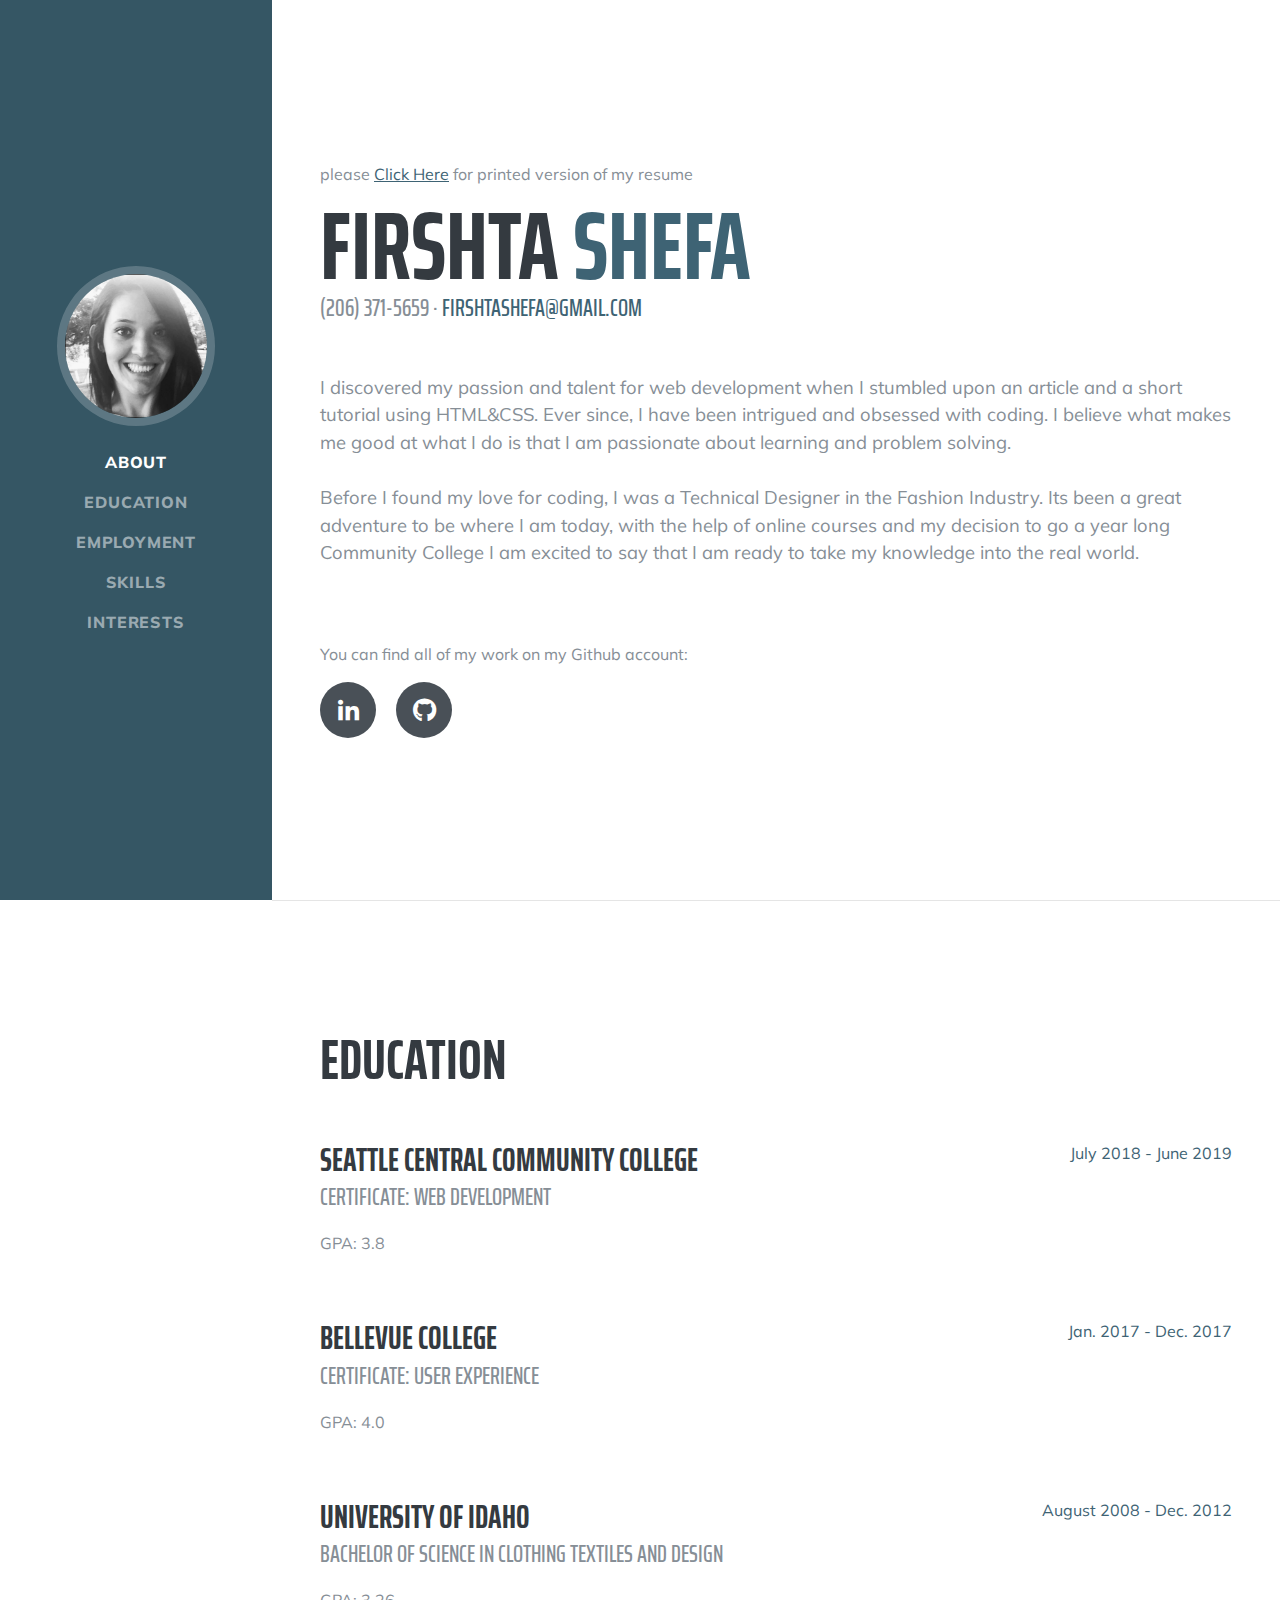
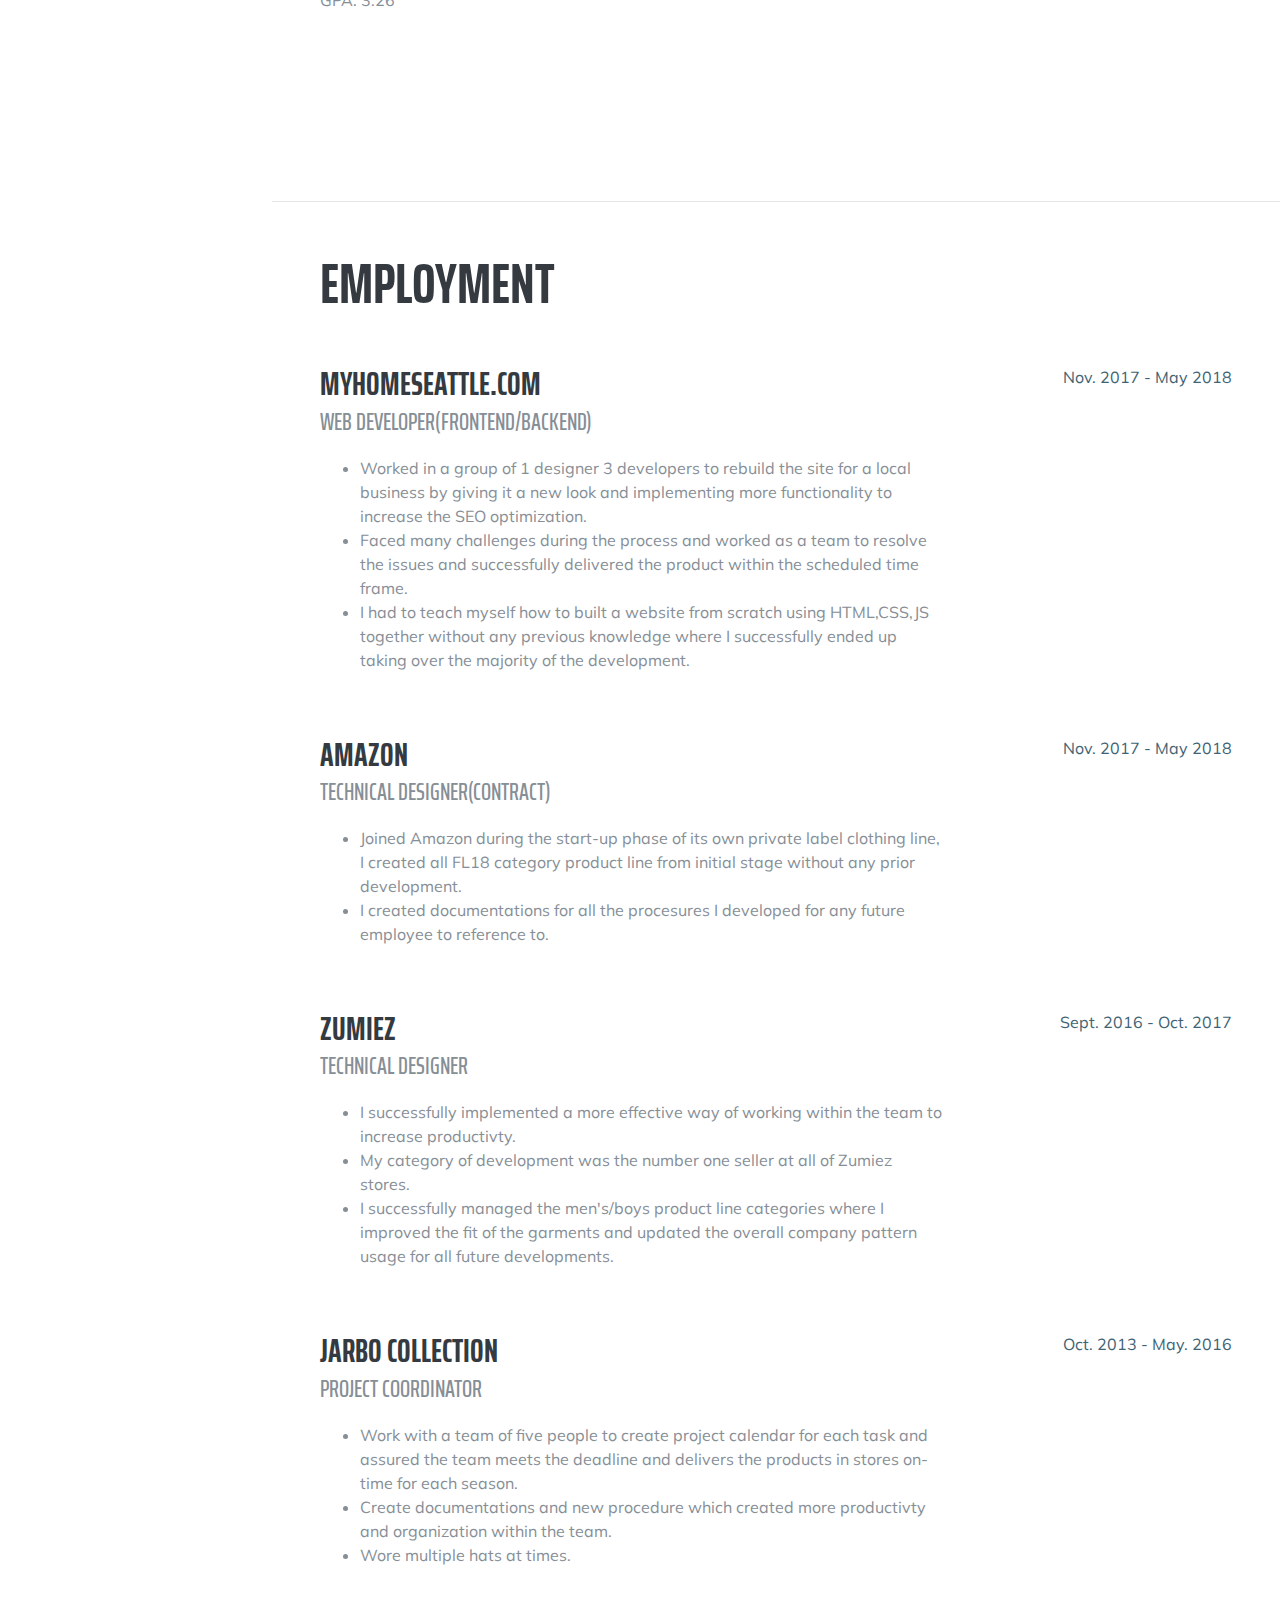
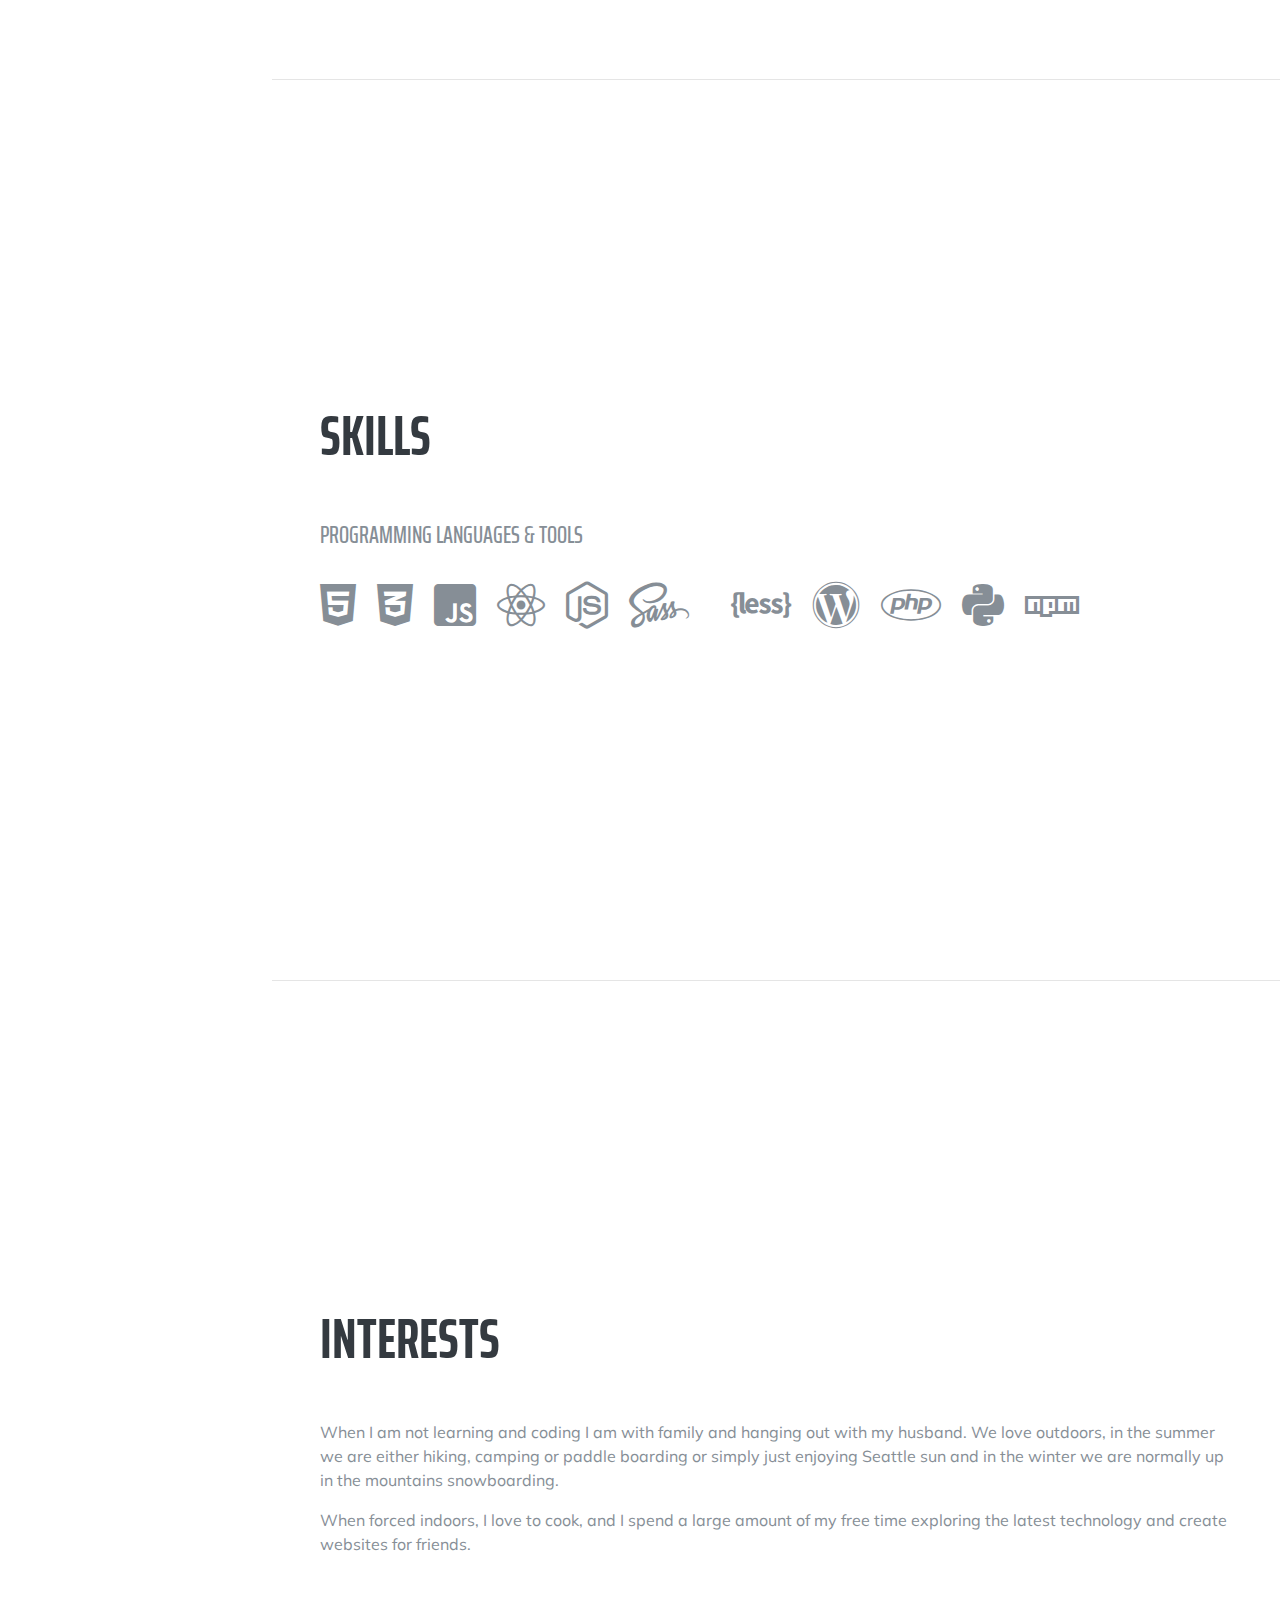
==== commit f524d5ec: "changed some content" ====
--- a/index.html
+++ b/index.html
@@ -40,10 +40,10 @@
           <a class="nav-link js-scroll-trigger" href="#about">About</a>
         </li>
         <li class="nav-item">
-          <a class="nav-link js-scroll-trigger" href="#experience">Education</a>
-        </li>
-        <li class="nav-item">
-          <a class="nav-link js-scroll-trigger" href="#education">Employment</a>
+          <a class="nav-link js-scroll-trigger" href="#education">Education</a>
+        </li>
+        <li class="nav-item">
+          <a class="nav-link js-scroll-trigger" href="#experience">Employment</a>
         </li>
         <li class="nav-item">
           <a class="nav-link js-scroll-trigger" href="#skills">Skills</a>
@@ -74,17 +74,19 @@
 
         Before I found my love for coding, I was a Technical Designer in the
         Fashion Industry. Its been a great adventure to be where I am today, with 
-        the help of online courses and my decision to go a year long community College 
+        the help of online courses and my decision to go a year long Community College 
         I am excited to say that I am ready to take my knowledge into the real world. 
 
         <br />
         <br />
-        
+      
+        <p>You can find all of my work on my Github account: </p>
         </p>
     <div class="social-icons">
       <a href="https://www.linkedin.com/in/firshtashefa"> 
         <i class="fab fa-linkedin-in"></i>
       </a>
+      
       <a href="https://github.com/firshta2016">
         <i class="fab fa-github"></i>
       </a>
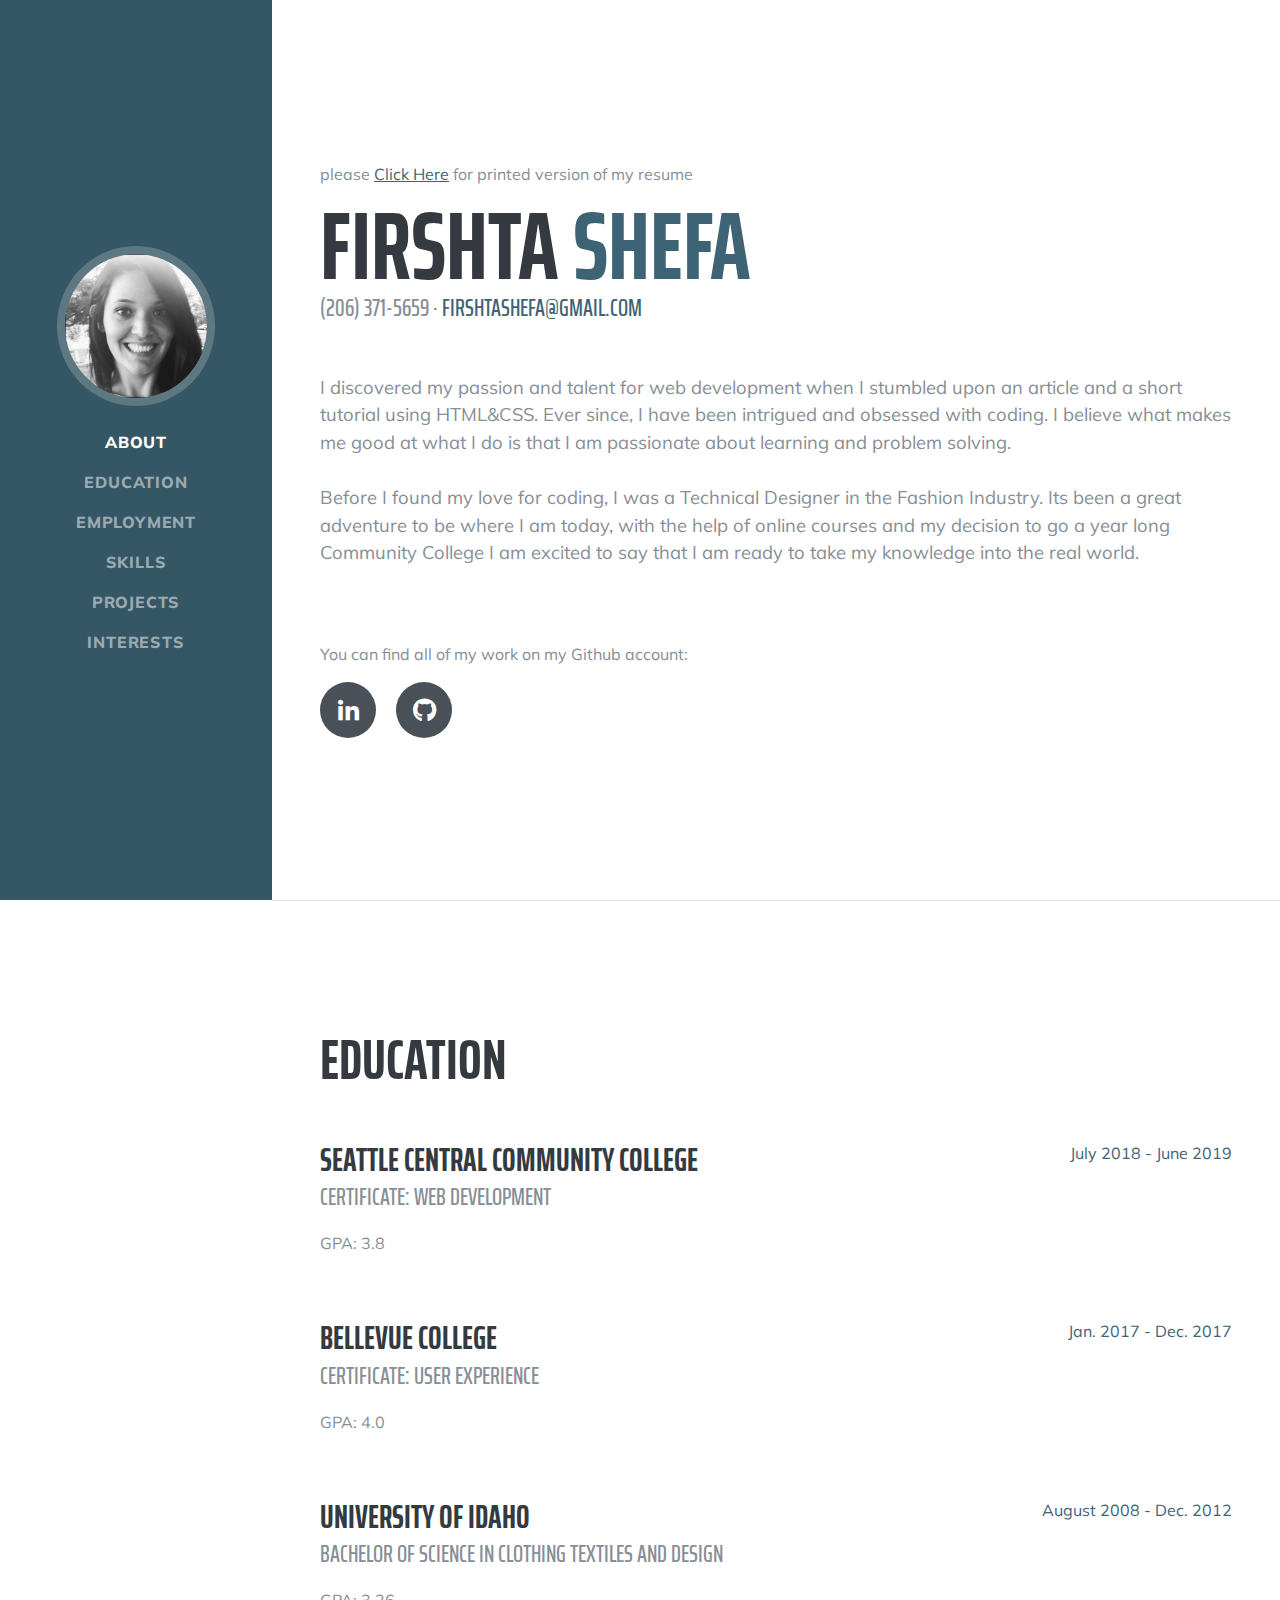
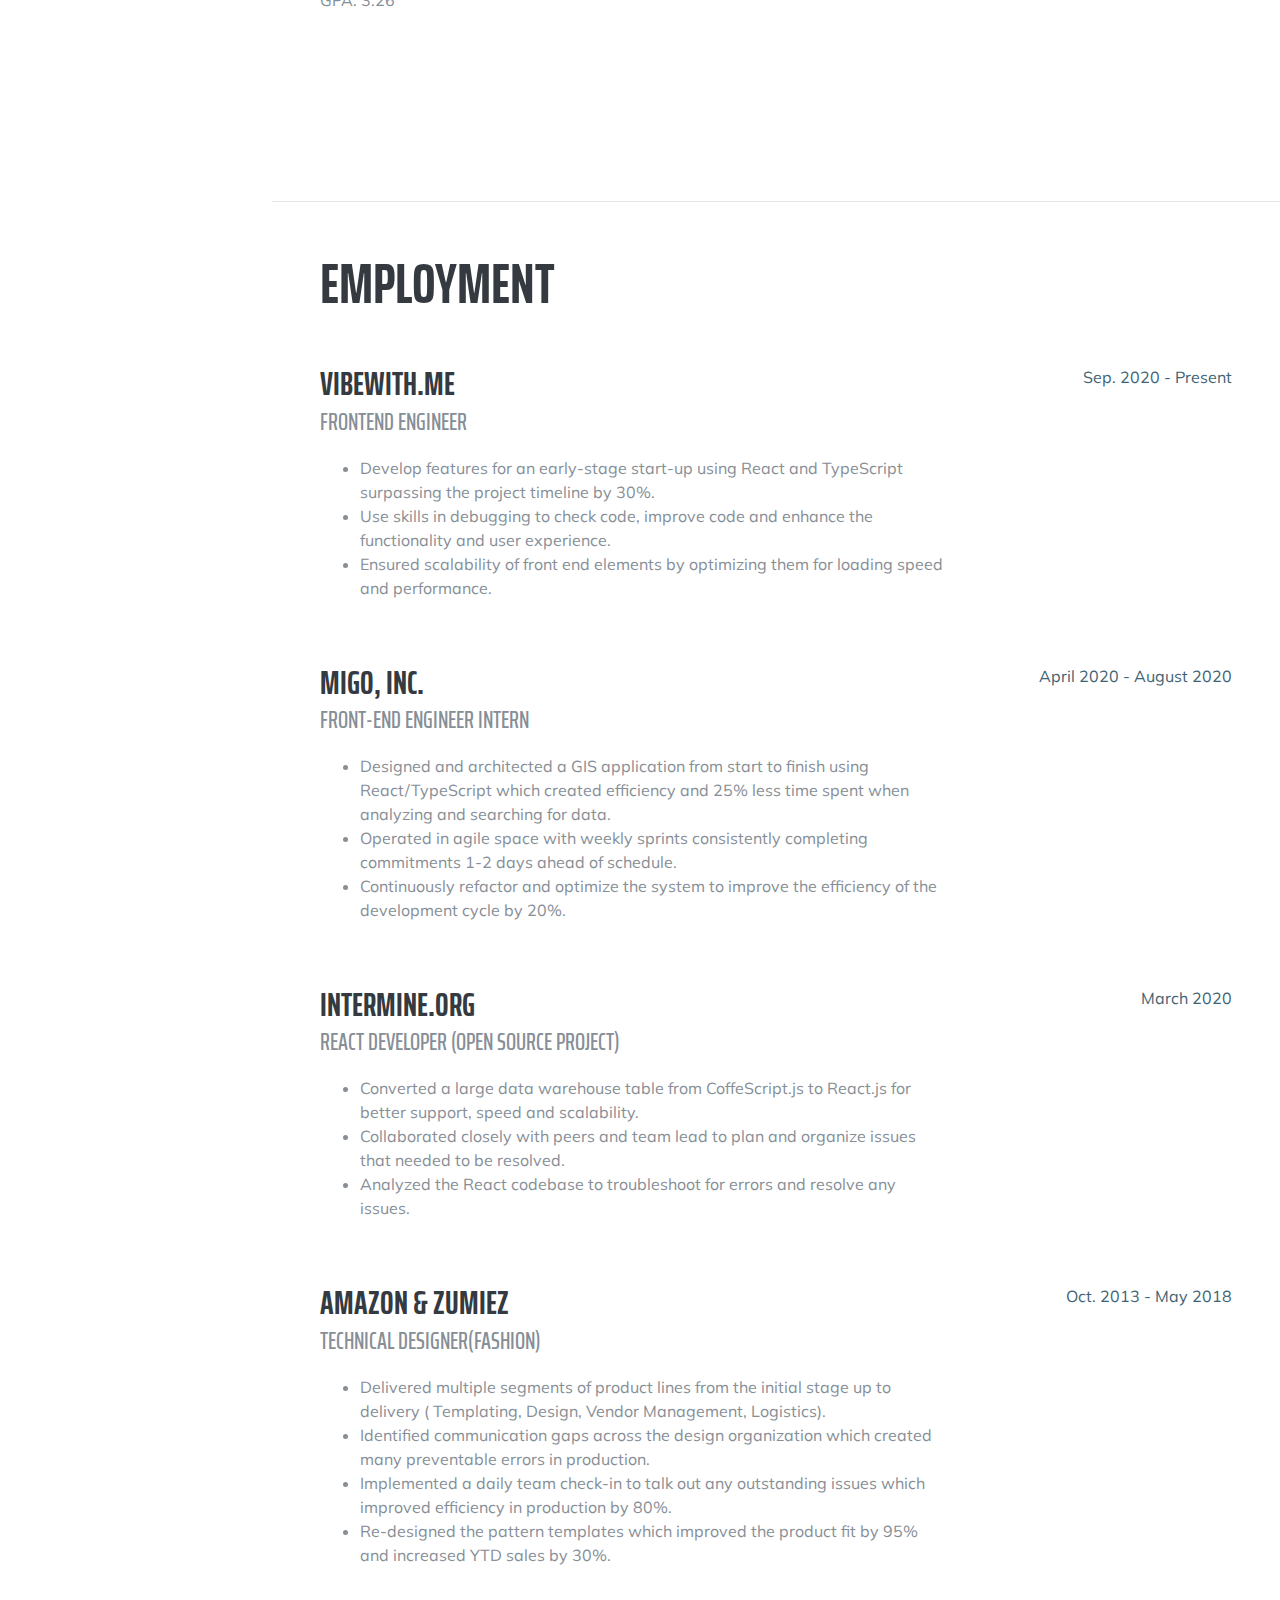
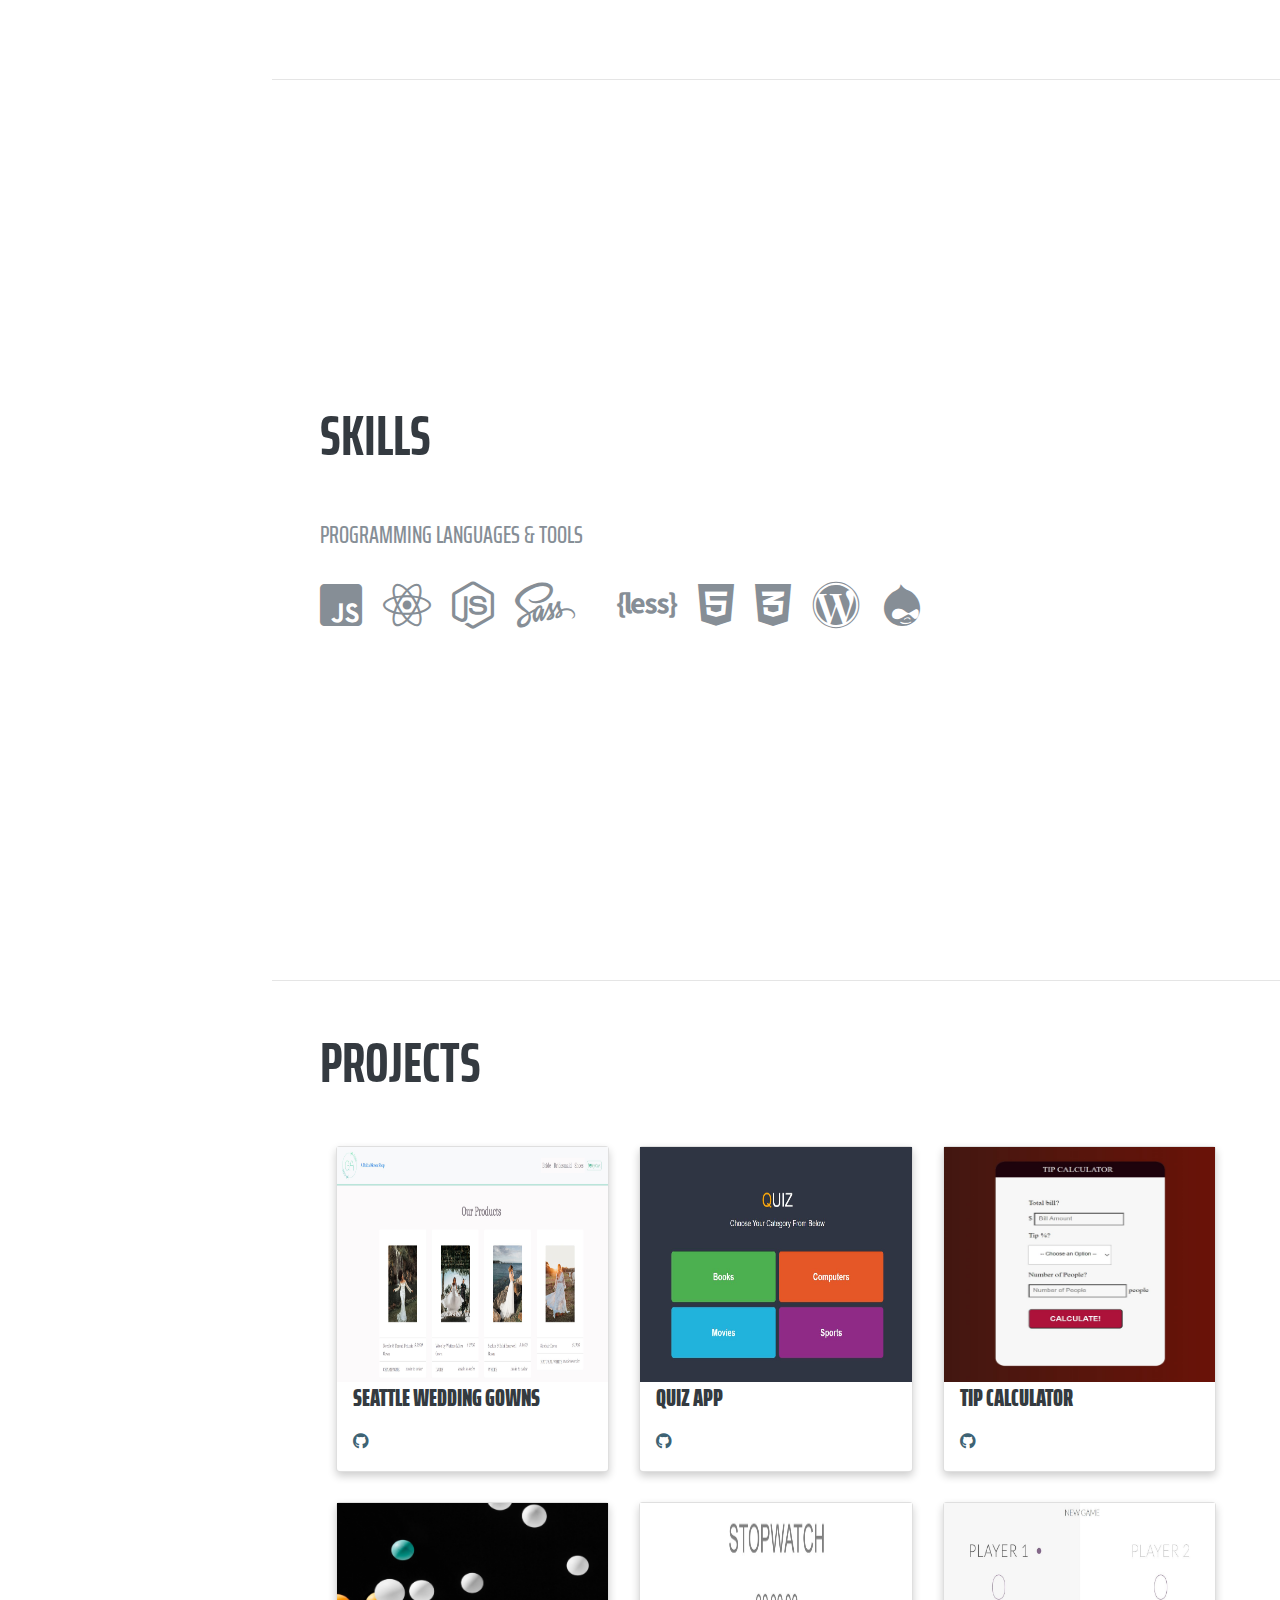
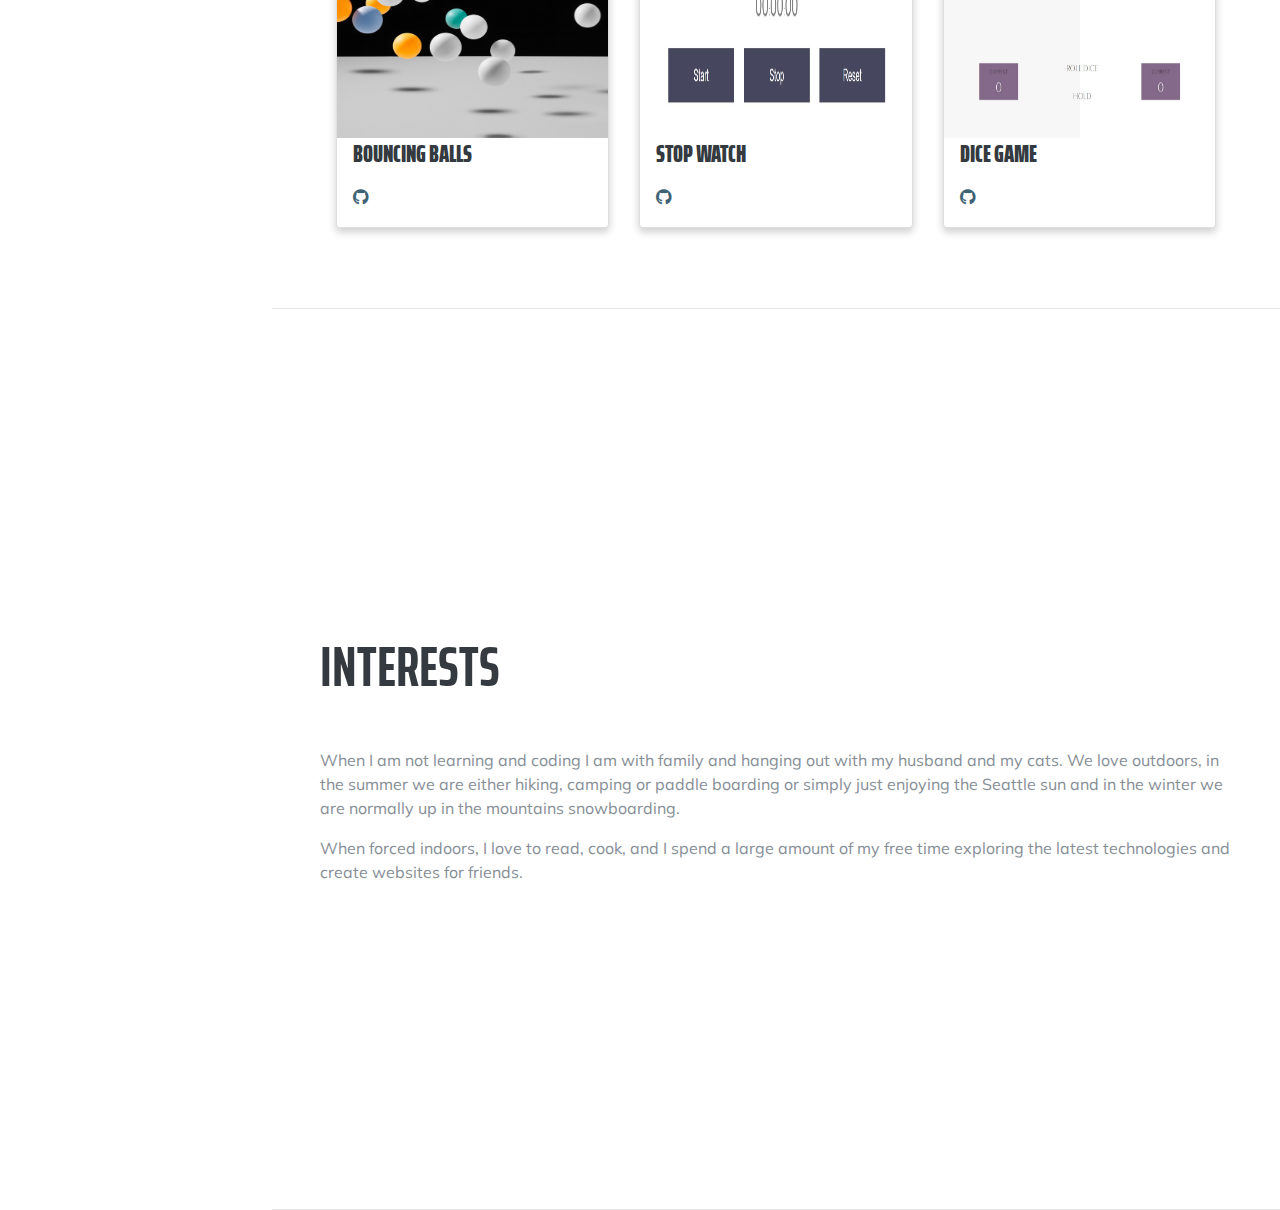
==== commit f55b70e8: "edited" ====
--- a/index.html
+++ b/index.html
@@ -45,20 +45,22 @@
         <li class="nav-item">
           <a class="nav-link js-scroll-trigger" href="#experience">Employment</a>
         </li>
-        <li class="nav-item">
+        <li class="nav-item"> 
           <a class="nav-link js-scroll-trigger" href="#skills">Skills</a>
         </li>
         <li class="nav-item">
+          <a class="nav-link js-scroll-trigger" href="#projects">Projects</a>
+        </li>
+        <li class="nav-item">
           <a class="nav-link js-scroll-trigger" href="#interests">Interests</a>
         </li>
       </ul>
     </div>
   </nav>
 
-
 <section class="resume-section p-3 p-lg-5 d-flex d-column" id="about">
   <div class="my-auto">
-    <p>please <a href="https://docs.google.com/document/d/1gdH0XSuwAbpMC8Fg9hIQzDjtV-MAPinkxRftfh2kzU8/edit#">
+    <p>please <a href="https://docs.google.com/document/d/1Yw6EO-krHdHrsLAKM4uCJW7_u743f-ECWRjvellxad0/edit?usp=sharing">
       <u>Click Here</u></a> for printed version of my resume</p>
         <h1 class="mb-0">Firshta <span class="text-primary">Shefa</span></h1>
         <div class="subheading mb-5"> (206) 371-5659 · <a href="mailto:firshtashefa@gmail.com">firshtashefa@gmail.com</a></div>
@@ -141,103 +143,95 @@
 
 <section class="resume-section p-3 p-lg-5 d-flex flex-column" id="experience">
   <h2 class="mb-5">Employment</h2>
-    <div class="resume-item d-flex flex-column flex-md-row mb-5">
-      <div class="resume-content mr-auto">
-        <h3 class="mb-0">myhomeseattle.com</h3>
-        <div class="subheading mb-3">Web Developer(frontend/backend)</div>
-        <ul>
-          <li>
-            Worked in a group of 1 designer 3 developers to rebuild the
-            site for a local business by giving it a new look and
-            implementing more functionality to increase the SEO
-            optimization.
-          </li>
-          <li>
-            Faced many challenges during the process and worked as a team
-            to resolve the issues and successfully delivered the product
-            within the scheduled time frame.
-          </li>
-          <li>
-            I had to teach myself how to built a website from scratch using HTML,CSS,JS 
-            together without any previous knowledge where I successfully ended up taking over
-            the majority of the development.
-          </li>
-        </ul>
-      </div> 
-      <div class="resume-date text-md-right">
-      <span class="text-primary">Nov. 2017 - May 2018</span>
-      </div>
-    </div>
-      
-    <div class="resume-item d-flex flex-column flex-md-row mb-5">
-      <div class="resume-content mr-auto">
-        <h3 class="mb-0">Amazon</h3>
-      <div class="subheading mb-3">Technical Designer(contract)</div>
-        <ul>
-          <li>
-            Joined Amazon during the start-up phase of its own private
-            label clothing line, I created all FL18 category product line from initial stage
-            without any prior development. 
-          </li>
-          <li>
-            I created documentations for all the procesures I developed for any
-            future employee to reference to.
-          </li>
-        </ul>
-  </div>
-  <div class="resume-date text-md-right">
-    <span class="text-primary">Nov. 2017 - May 2018</span>
-  </div>
-</div>
-
-<div class="resume-item d-flex flex-column flex-md-row mb-5">
-  <div class="resume-content mr-auto">
-    <h3 class="mb-0">Zumiez</h3>
-      <div class="subheading mb-3">Technical Designer</div>
-        <ul>
-          <li>
-            I successfully implemented a more effective way of working
-            within the team to increase productivty.
-          </li>
-          <li>
-            My category of development was the number one seller at all of
-            Zumiez stores.
-          </li>
-          <li>
-            I successfully managed the men's/boys product line categories
-            where I improved the fit of the garments and updated the
-            overall company pattern usage for all future developments.
-          </li>
-        </ul>
-  </div>
-  <div class="resume-date text-md-right">
-    <span class="text-primary">Sept. 2016 - Oct. 2017</span>
-  </div>
-</div> <!--stopped here editing-->
-
-<div class="resume-item d-flex flex-column flex-md-row mb-5">
-  <div class="resume-content mr-auto">
-    <h3 class="mb-0">Jarbo Collection</h3>
-    <div class="subheading mb-3">Project Coordinator</div>
+
+  <div class="resume-item d-flex flex-column flex-md-row mb-5">
+    <div class="resume-content mr-auto">
+    <h3 class="mb-0">vibeWITH.me</h3>
+    <div class="subheading mb-3">FrontEnd Engineer</div>
     <ul>
       <li>
-        Work with a team of five people to create project calendar
-        for each task and assured the team meets the deadline and 
-        delivers the products in stores on-time for each season. 
+        Develop features for an early-stage start-up using React and TypeScript surpassing the project timeline by 30%.
       </li>
       <li>
-        Create documentations and new procedure which created more 
-        productivty and organization within the team. 
+        Use skills in debugging to check code, improve code and enhance the functionality and user experience.
       </li>
       <li>
-        Wore multiple hats at times.
+        Ensured scalability of front end elements by optimizing them for loading speed and performance.
       </li>
     </ul>
-  </div>
-  <div class="resume-date text-md-right">
-    <span class="text-primary">Oct. 2013 - May. 2016</span>
-  </div>
-</div>
+    </div> 
+    <div class="resume-date text-md-right">
+      <span class="text-primary">Sep. 2020 - Present</span>
+    </div>
+  </div>
+      
+  <div class="resume-item d-flex flex-column flex-md-row mb-5">
+    <div class="resume-content mr-auto">
+    <h3 class="mb-0">MIGO, INC.</h3>
+    <div class="subheading mb-3">Front-End Engineer Intern</div>
+      <ul>
+        <li>
+          Designed and architected a GIS application from start to finish using React/TypeScript which created efficiency and 25%
+          less time spent when analyzing and searching for data.
+        </li>
+        <li>
+          Operated in agile space with weekly sprints consistently completing commitments 1-2 days ahead of schedule.
+        </li>
+        <li>
+          Continuously refactor and optimize the system to improve the efficiency of the development cycle by 20%.
+        </li>
+      </ul>
+    </div>
+    <div class="resume-date text-md-right">
+      <span class="text-primary">April 2020 - August 2020</span>
+    </div>
+  </div>
+
+  <div class="resume-item d-flex flex-column flex-md-row mb-5">
+    <div class="resume-content mr-auto">
+    <h3 class="mb-0">INTERMINE.ORG</h3>
+    <div class="subheading mb-3">React Developer (Open Source Project)</div>
+      <ul>
+        <li>
+          Converted a large data warehouse table from CoffeScript.js to React.js for better support, speed and scalability.
+        </li>
+        <li>
+          Collaborated closely with peers and team lead to plan and organize issues that needed to be resolved.
+        </li>
+        <li>
+          Analyzed the React codebase to troubleshoot for errors and resolve any issues.
+        </li>
+      </ul>
+    </div>
+    <div class="resume-date text-md-right">
+      <span class="text-primary">March 2020</span>
+    </div>
+  </div>
+
+  <div class="resume-item d-flex flex-column flex-md-row mb-5">
+    <div class="resume-content mr-auto">
+    <h3 class="mb-0">AMAZON & ZUMIEZ</h3>
+    <div class="subheading mb-3">Technical Designer(fashion)</div>
+      <ul>
+        <li>
+          Delivered multiple segments of product lines from the initial stage up to delivery ( Templating, Design, Vendor
+          Management, Logistics).
+        </li>
+        <li>
+          Identified communication gaps across the design organization which created many preventable errors in production.
+        </li>
+        <li>
+          Implemented a daily team check-in to talk out any outstanding issues which improved efficiency in production by 80%.
+        </li>
+        <li>
+          Re-designed the pattern templates which improved the product fit by 95% and increased YTD sales by 30%.
+        </li>
+      </ul>
+    </div>
+    <div class="resume-date text-md-right">
+      <span class="text-primary">Oct. 2013 - May 2018</span>
+    </div>
+  </div>
 </section>
 
 <hr class="m-0" />
@@ -248,18 +242,16 @@
 
   <div class="subheading mb-3">Programming Languages &amp; Tools</div>
   <ul class="list-inline dev-icons">
-    <li class="list-inline-item"><i class="fab fa-html5"></i></li>
-    <li class="list-inline-item"><i class="fab fa-css3-alt"></i></li>
     <li class="list-inline-item"><i class="fab fa-js-square"></i></li>
     <li class="list-inline-item"><i class="fab fa-react"></i></li>
     <li class="list-inline-item"><i class="fab fa-node-js"></i></li>
     <li class="list-inline-item"><i class="fab fa-sass"></i></li>
     <li class="list-inline-item"><i class="fab fa-bootstrap"></i></li>
     <li class="list-inline-item"><i class="fab fa-less"></i></li>
+    <li class="list-inline-item"><i class="fab fa-html5"></i></li>
+    <li class="list-inline-item"><i class="fab fa-css3-alt"></i></li>
     <li class="list-inline-item"><i class="fab fa-wordpress"></i></li>
-    <li class="list-inline-item"><i class="fab fa-php"></i></li>
-    <li class="list-inline-item"><i class="fab fa-python"></i></li>
-    <li class="list-inline-item"><i class="fab fa-npm"></i></li>
+    <li class="list-inline-item"><i class="fab fa-drupal"></i></li>
   </ul>
 </div>
 </section>
@@ -268,20 +260,103 @@
 
 <section
   class="resume-section p-3 p-lg-5 d-flex flex-column"
-  id="interests"
+  id="projects"
 >
+  <div class="my-auto">
+    <h2 class="mb-5">Projects</h2>
+    <div class="container">
+      <div class="row">
+        <div class="col">
+          <a href="https://gezaalweddinggown.herokuapp.com/">
+          <div class="card">
+            <img src="./img/gownshop.JPG" alt="Avatar" class="images">
+            <div class="container">
+              <h4><b>Seattle Wedding Gowns</b></h4> 
+              <p><a href="https://github.com/firshta2016/ghezaalgowns-ecommerce"><li class="list-inline-item"><i class="fab fa-github"></i></li></a></p>  
+            </div>
+          </div>
+        </a>
+        </div>
+        <div class="col">
+          <a href="https://fourcategorytriviaapp.herokuapp.com/">
+          <div class="card">
+            <img src="./img/triviaquiz.jpg" alt="Avatar" class="images">
+            <div class="container">
+              <h4><b>Quiz App</b></h4> 
+              <p><a href="https://github.com/firshta2016/QuizApp"><li class="list-inline-item"><i class="fab fa-github"></i></li></a></p>   
+            </div>
+          </div>
+        </a>
+        </div>
+        <div class="col">
+          <a href="https://firshtashefatipcalculator.netlify.app/">
+          <div class="card">
+            <img src="./img/tipcal.jpg" alt="Avatar" class="images">
+            <div class="container">
+              <h4><b>Tip Calculator</b></h4> 
+              <p><a href="https://github.com/firshta2016/tipCalculator"><li class="list-inline-item"><i class="fab fa-github"></i></li></a></p>  
+            </div>
+          </div>
+        </a>
+        </div>
+      </div>
+
+      <div class="row">
+        <div class="col">
+          <a href="https://firshta2016.github.io/bouncingballs/">
+          <div class="card">
+            <img src="./img/boucingballs.jpg" alt="Avatar" class="images" >
+            <div class="container">
+              <h4><b>Bouncing Balls</b></h4> 
+              <p><a href="https://firshta2016.github.io/bouncingballs/"><li class="list-inline-item"><i class="fab fa-github"></i></li></a></p>   
+            </div>
+          </div>
+        </a>
+        </div>
+        <div class="col">
+          <a href="https://firshta2016.github.io/Stopwatch/">
+          <div class="card">
+            <img src="./img/stopwatch.jpg" alt="Avatar" class="images">
+            <div class="container">
+              <h4><b>Stop Watch</b></h4> 
+              <p><a href="https://github.com/firshta2016/Stopwatch"><li class="list-inline-item"><i class="fab fa-github"></i></li></a></p>  
+            </div>
+          </div>
+        </a>
+        </div>
+        <div class="col">
+          <a href="https://firshta2016.github.io/PigDiceGame/" >
+          <div class="card">
+            <img src="./img/dicegame.jpg" alt="Avatar" class="images">
+            <div class="container">
+              <h4><b>Dice Game</b></h4> 
+              <p><a href="https://github.com/firshta2016/PigDiceGame"><li class="list-inline-item"><i class="fab fa-github"></i></li></a></p>  
+            </div>
+          </div>
+        </a>
+        </div>
+      </div>
+    </div>
+  </div>
+</section>
+
+<hr class="m-0" />
+
+<section
+  class="resume-section p-3 p-lg-5 d-flex flex-column"
+  id="interests">
   <div class="my-auto">
     <h2 class="mb-5">Interests</h2>
     <p>
       When I am not learning and coding I am with family and hanging out
-      with my husband. We love outdoors, in the summer we are either
-      hiking, camping or paddle boarding or simply just enjoying
+      with my husband and my cats. We love outdoors, in the summer we are either
+      hiking, camping or paddle boarding or simply just enjoying the
       Seattle sun and in the winter we are normally up in the
-      mountains snowboarding.
+      mountains snowboarding. 
     </p>
     <p class="mb-0">
-      When forced indoors, I love to cook, and I spend a large amount of
-      my free time exploring the latest technology and create websites for
+      When forced indoors, I love to read, cook, and I spend a large amount of
+      my free time exploring the latest technologies and create websites for
       friends.
     </p>
   </div>
--- a/css/resume.min.css
+++ b/css/resume.min.css
@@ -176,3 +176,25 @@
 a:hover {
   color: rgb(62, 99, 116);
 }
+
+.card {
+  box-shadow: 0 4px 8px 0 rgba(0,0,0,0.2);
+  transition: 0.3s;
+}
+
+.card:hover {
+  box-shadow: 0 8px 16px 0 rgba(0,0,0,0.2);
+}
+
+.container {
+  padding: 2px 16px;
+}
+
+.row {
+  padding-bottom: 30px;
+}
+
+.images {
+  width: 100%;
+  height: 235px;
+}